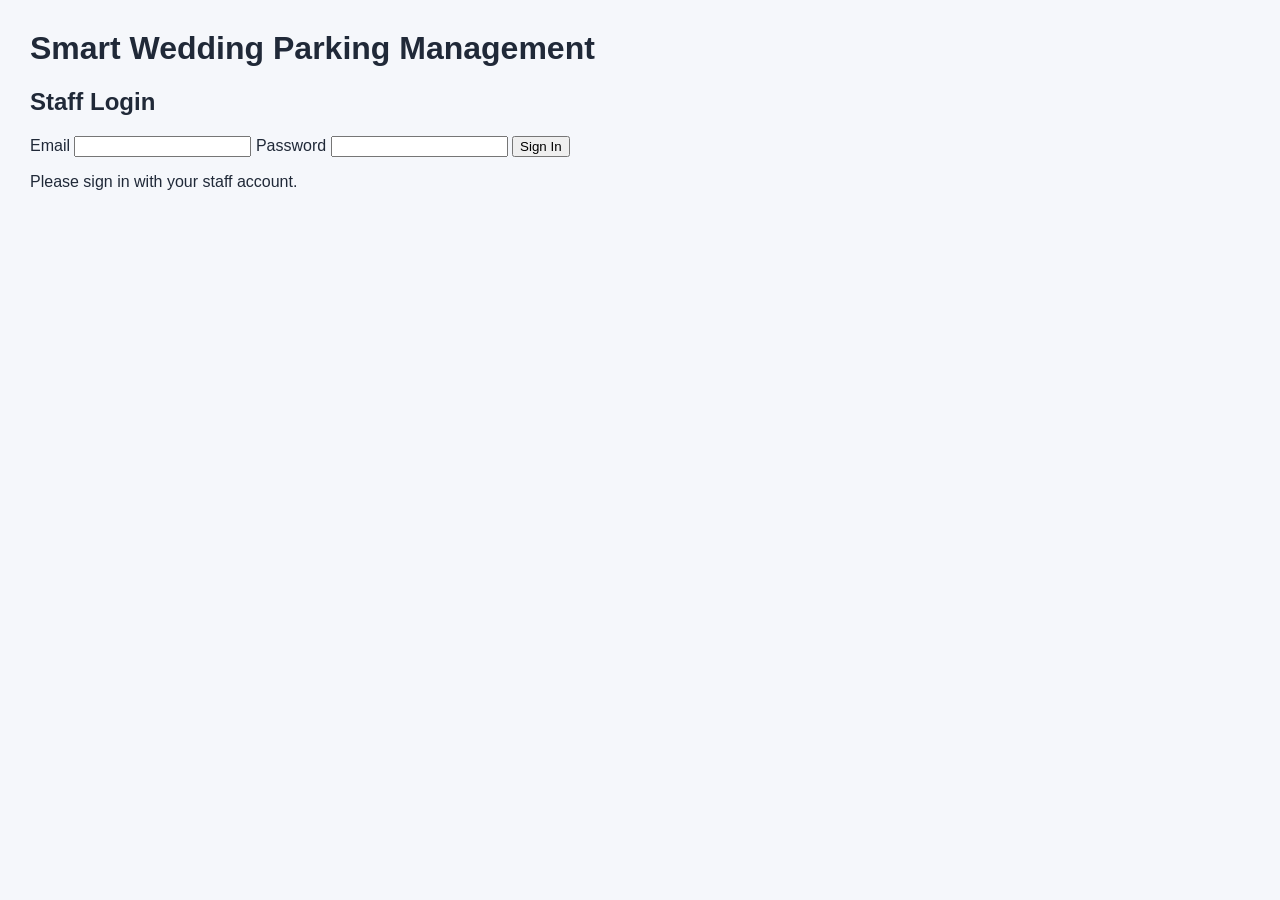
==== frontend/index.html @ 72b906ac "added frontend, functions in sql,more constraints" ====
<!DOCTYPE html>
<html lang="en">
<head>
    <meta charset="UTF-8">
    <meta name="viewport" content="width=device-width, initial-scale=1.0">
    <title>Smart Wedding Parking</title>
    <link rel="stylesheet" href="style.css">
</head>
<body>
    <h1>Smart Wedding Parking Management</h1>

    <section id="login-section">
        <h2>Staff Login</h2>

        <form id="login-form">
            <label for="email">Email</label>
            <input
                type="email"
                id="email"
                required
                autocomplete="username"
            >

            <label for="password">Password</label>
            <input
                type="password"
                id="password"
                required
                autocomplete="current-password"
            >

            <button type="submit">Sign In</button>
        </form>
    </section>

    <p id="status">Please sign in with your staff account.</p>

    
<section id="dashboard" hidden>
    <h2>Parking Dashboard</h2>
    <p id="slot-count"></p>

    <div class="legend">
        <span><i class="dot available"></i> Available</span>
        <span><i class="dot occupied"></i> Occupied</span>
        <span><i class="dot unavailable"></i> Unusable</span>
    </div>

    <div id="parking-grid" class="parking-grid"></div>
    
<hr>

<h2>Register Vehicle Entry</h2>
<p>Enter the guest's vehicle details to assign a parking slot.</p>

<form id="vehicle-entry-form">
    <label for="registration-number">Vehicle Registration Number</label>
    <input
        type="text"
        id="registration-number"
        placeholder="e.g. KA01AB1234"
        required
        maxlength="20"
    >

    <label for="vehicle-type">Vehicle Type</label>
    <select id="vehicle-type" required>
        <option value="">Select vehicle type</option>
        <option value="car">Car</option>
        <option value="suv">SUV</option>
        <option value="bike">Bike</option>
        <option value="van">Van</option>
        <option value="other">Other</option>
    </select>

    <label for="guest-name">Guest Name</label>
    <input
        type="text"
        id="guest-name"
        placeholder="Enter guest name"
    >

    <label for="guest-contact">Guest Contact (optional)</label>
    <input
        type="tel"
        id="guest-contact"
        placeholder="Enter contact number"
    >

    <button type="submit" id="register-vehicle-button">
        Register and Assign Slot
    </button>

    <p id="entry-status" role="status"></p>
</form>
    
<hr>

<h2>Register Vehicle Exit</h2>
<p>Enter the vehicle number to record its exit and free its parking slot.</p>

<form id="vehicle-exit-form">
    <label for="exit-registration-number">Vehicle Registration Number</label>
    <input
        type="text"
        id="exit-registration-number"
        placeholder="e.g. KA03MN5678"
        required
        maxlength="20"
    >

    <button type="submit" id="register-exit-button">
        Record Vehicle Exit
    </button>

    <p id="exit-status" role="status"></p>
</form>

    <button id="logout-button">Sign Out</button>
</section>

    <script type="module">
        import { supabase } from './app.js';

        const status = document.getElementById('status');
        const loginSection = document.getElementById('login-section');
        const dashboard = document.getElementById('dashboard');
        const loginForm = document.getElementById('login-form');

        async function showDashboard(user) {
            status.textContent = 'Checking staff profile...';

            const { data: profile, error: profileError } =
                await supabase
                    .from('profiles')
                    .select('full_name, role')
                    .eq('id', user.id)
                    .single();

            if (profileError || !profile) {
                status.textContent =
                    'Could not load staff profile. Please contact the administrator.';
                return;
            }

            loginSection.hidden = true;
            dashboard.hidden = false;

            status.textContent =
                `Welcome, ${profile.full_name} (${profile.role})!`;

            
const { data: slots, error: slotsError } = await supabase
    .from('parking_slots')
    .select('slot_id, slot_number, status')
    .order('slot_number');

if (slotsError) {
    document.getElementById('slot-count').textContent =
        'Could not load parking slots: ' + slotsError.message;
    return;
}

const { data: sessions, error: sessionsError } = await supabase
    .from('parking_sessions')
    .select('slot_id')
    .is('exit_time', null);

if (sessionsError) {
    document.getElementById('slot-count').textContent =
        'Could not load parking occupancy: ' + sessionsError.message;
    return;
}

const occupiedSlots = new Set(sessions.map(s => s.slot_id));

document.getElementById('slot-count').textContent =
    `Total parking slots: ${slots.length}`;

const grid = document.getElementById('parking-grid');
grid.replaceChildren();

slots.forEach(slot => {
    const button = document.createElement('div');

    const occupied = occupiedSlots.has(slot.slot_id);
    const state = slot.status === 'unavailable'
        ? 'unavailable'
        : occupied ? 'occupied' : 'available';

    button.className = `parking-slot ${state}`;
    button.textContent = `P${slot.slot_number}`;

    button.title = state.charAt(0).toUpperCase() + state.slice(1);
    grid.appendChild(button);
});

            document.getElementById('slot-count').textContent =
                `Total parking slots: ${slots.length}`;
        }

        loginForm.addEventListener('submit', async (event) => {
            event.preventDefault();
            status.textContent = 'Signing in...';

            const email = document.getElementById('email').value;
            const password = document.getElementById('password').value;

            const { data, error } = await supabase.auth.signInWithPassword({
                email,
                password
            });

            if (error) {
                status.textContent = 'Login failed: ' + error.message;
                return;
            }

            await showDashboard(data.user);
        });

        document.getElementById('logout-button')
            .addEventListener('click', async () => {
                await supabase.auth.signOut();
                dashboard.hidden = true;
                loginSection.hidden = false;
                loginForm.reset();
                status.textContent = 'You have signed out.';
            });
        
const entryForm = document.getElementById('vehicle-entry-form');

entryForm.addEventListener('submit', async (event) => {
    event.preventDefault();

    const status = document.getElementById('entry-status');
    const submitButton = document.getElementById('register-vehicle-button');

    const registrationNumber = document
        .getElementById('registration-number')
        .value.trim()
        .toUpperCase();

    const vehicleType = document.getElementById('vehicle-type').value;
    const guestName = document.getElementById('guest-name').value.trim();
    const guestContact = document.getElementById('guest-contact').value.trim();

    submitButton.disabled = true;
    status.textContent = 'Registering vehicle...';

    try {
        // 1. Register the vehicle
    
const { data: existingVehicle, error: searchError } = await supabase
    .from('vehicles')
    .select('vehicle_id')
    .eq('registration_number', registrationNumber)
    .maybeSingle();

if (searchError) throw searchError;

let vehicleId;

if (existingVehicle) {
    vehicleId = existingVehicle.vehicle_id;
} else {
    const { data: newVehicle, error: insertError } = await supabase
        .from('vehicles')
        .insert({
            registration_number: registrationNumber,
            vehicle_type: vehicleType,
            guest_name: guestName || null,
            guest_contact: guestContact || null
        })
        .select('vehicle_id')
        .single();

    if (insertError) throw insertError;

    vehicleId = newVehicle.vehicle_id;
}


        // 2. Request a parking slot for the active test event (ID 1)
      const { data: result, error: entryError } = await supabase.rpc(
    'register_vehicle_entry',
    { p_event_id: 1, p_vehicle_id: vehicleId }
);

if (entryError) throw entryError;

        const assigned = result[0];

        status.textContent =
            `Success! Vehicle registered. Assigned slot: P${assigned.assigned_slot_number}`;

        entryForm.reset();

        // Refresh the parking grid
        const { data: slots } = await supabase
            .from('parking_slots')
            .select('slot_id, slot_number, status')
            .order('slot_number');

        const { data: sessions } = await supabase
            .from('parking_sessions')
            .select('slot_id')
            .is('exit_time', null);

        if (slots && sessions) {
            const occupiedSlots = new Set(sessions.map(s => s.slot_id));
            const grid = document.getElementById('parking-grid');
            grid.replaceChildren();

            slots.forEach(slot => {
                const tile = document.createElement('div');
                const state = slot.status === 'unavailable'
                    ? 'unavailable'
                    : occupiedSlots.has(slot.slot_id)
                        ? 'occupied'
                        : 'available';

                tile.className = `parking-slot ${state}`;
                tile.textContent = `P${slot.slot_number}`;
                tile.title = state;
                grid.appendChild(tile);
            });
        }
    } catch (error) {
        status.textContent = 'Entry failed: ' + error.message;
    } finally {
        submitButton.disabled = false;
    }
});
    
const exitForm = document.getElementById('vehicle-exit-form');

exitForm.addEventListener('submit', async (event) => {
    event.preventDefault();

    const exitStatus = document.getElementById('exit-status');
    const exitButton = document.getElementById('register-exit-button');

    const registrationNumber = document
        .getElementById('exit-registration-number')
        .value.trim().toUpperCase();

    exitButton.disabled = true;
    exitStatus.textContent = 'Recording vehicle exit...';

    try {
        const { data, error } = await supabase.rpc(
            'register_vehicle_exit',
            {
                p_registration_number: registrationNumber
            }
        );

        if (error) throw error;

        const result = data[0];

        exitStatus.textContent =
            `Success! Vehicle exited. Slot P${result.freed_slot_number} is now free.`;

        exitForm.reset();

        // Refresh the dashboard to show the freed slot
        const { data: slots, error: slotsError } = await supabase
            .from('parking_slots')
            .select('slot_id, slot_number, status')
            .order('slot_number');

        if (slotsError) throw slotsError;

        const { data: sessions, error: sessionsError } = await supabase
            .from('parking_sessions')
            .select('slot_id')
            .is('exit_time', null);

        if (sessionsError) throw sessionsError;

        const occupiedSlots = new Set(sessions.map(s => s.slot_id));
        const grid = document.getElementById('parking-grid');

        grid.replaceChildren();

        slots.forEach(slot => {
            const tile = document.createElement('div');

            const state = slot.status === 'unavailable'
                ? 'unavailable'
                : occupiedSlots.has(slot.slot_id)
                    ? 'occupied'
                    : 'available';

            tile.className = `parking-slot ${state}`;
            tile.textContent = `P${slot.slot_number}`;
            tile.title = state;

            grid.appendChild(tile);
        });

    } catch (error) {
        exitStatus.textContent = 'Exit failed: ' + error.message;
    } finally {
        exitButton.disabled = false;
    }
});

    </script>
</body>
</html>
---- frontend/style.css ----
body {
    font-family: Arial, sans-serif;
    margin: 30px;
    background: #f5f7fb;
    color: #202938;
}

.parking-grid {
    display: grid;
    grid-template-columns: repeat(5, minmax(60px, 1fr));
    gap: 12px;
    max-width: 700px;
    margin: 24px 0;
}

.parking-slot {
    padding: 18px 8px;
    text-align: center;
    border-radius: 10px;
    border: 1px solid #d1d5db;
    font-weight: bold;
}

.available {
    background: #dcfce7;
    color: #166534;
}

.occupied {
    background: #fee2e2;
    color: #991b1b;
}

.unavailable {
    background: #e5e7eb;
    color: #4b5563;
}

.legend {
    display: flex;
    flex-wrap: wrap;
    gap: 18px;
    margin-top: 20px;
}

.legend span {
    display: flex;
    align-items: center;
    gap: 7px;
}

.dot {
    display: inline-block;
    width: 12px;
    height: 12px;
    border-radius: 50%;
}

button {
    cursor: pointer;
}

@media (max-width: 500px) {
    body {
        margin: 16px;
    }

    .parking-grid {
        grid-template-columns: repeat(3, minmax(55px, 1fr));
        gap: 8px;
    }
}
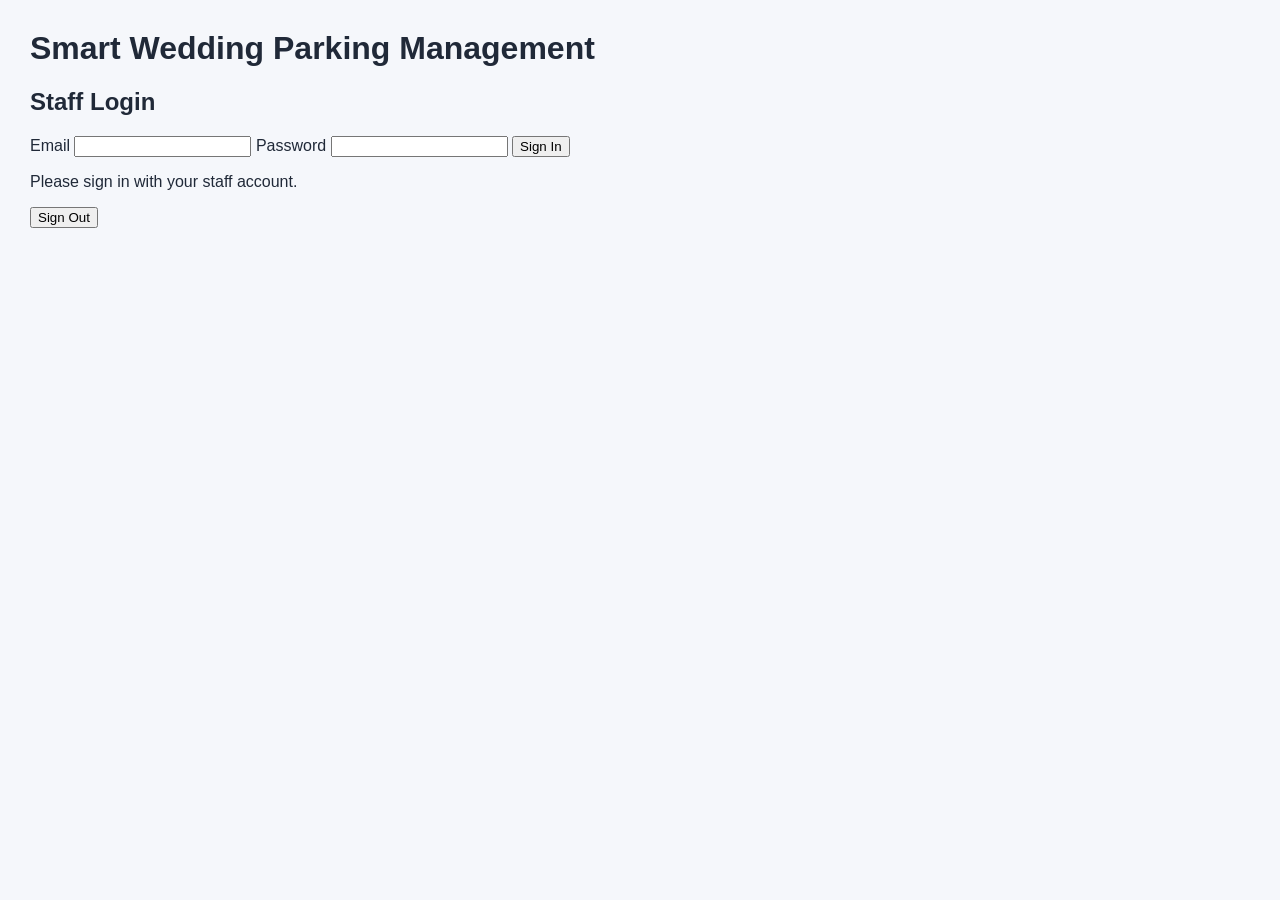
==== commit 2a0cb054: "frontend updated" ====
--- a/frontend/index.html
+++ b/frontend/index.html
@@ -38,7 +38,11 @@
 
     
 <section id="dashboard" hidden>
-    <h2>Parking Dashboard</h2>
+
+    <div id="sidebar-container" hidden></div>
+
+    <div class="dashboard-content">    
+        <h2>Parking Dashboard</h2>
     <p id="slot-count"></p>
 
     <div class="legend">
@@ -52,18 +56,26 @@
 <hr>
 
 <h2>Register Vehicle Entry</h2>
+
+<label for="event-select">Select Wedding Event</label>
+<select id="event-select" required>
+    <option value="">Loading events...</option>
+</select>
+
 <p>Enter the guest's vehicle details to assign a parking slot.</p>
 
 <form id="vehicle-entry-form">
     <label for="registration-number">Vehicle Registration Number</label>
-    <input
-        type="text"
-        id="registration-number"
-        placeholder="e.g. KA01AB1234"
-        required
-        maxlength="20"
-    >
-
+  <input
+    type="text"
+    id="registration-number"
+    placeholder="e.g. KA01AB1234"
+    required
+    pattern="[A-Za-z0-9]{10}"
+    minlength="10"
+    maxlength="10"
+    title="Enter exactly 10 letters or digits"
+>
     <label for="vehicle-type">Vehicle Type</label>
     <select id="vehicle-type" required>
         <option value="">Select vehicle type</option>
@@ -83,10 +95,14 @@
 
     <label for="guest-contact">Guest Contact (optional)</label>
     <input
-        type="tel"
-        id="guest-contact"
-        placeholder="Enter contact number"
-    >
+    type="tel"
+    id="guest-contact"
+    placeholder="Enter 10-digit contact number"
+    required
+    pattern="[0-9]{10}"
+    minlength="10"
+    maxlength="10"
+>
 
     <button type="submit" id="register-vehicle-button">
         Register and Assign Slot
@@ -117,6 +133,50 @@
     <p id="exit-status" role="status"></p>
 </form>
 
+
+<hr>
+
+<section id="parking-history">
+    <h2>Parking History</h2>
+
+    <label for="history-event-select">
+        Select Wedding Event
+    </label>
+
+    <select id="history-event-select">
+        <option value="">Select a wedding event</option>
+    </select>
+
+    <button type="button" id="load-history-btn">
+        Load History
+    </button>
+
+    <p id="history-status"></p>
+
+    <div class="history-table-container">
+        <table id="history-table">
+            <thead>
+                <tr>
+                    <th>Vehicle Number</th>
+                    <th>Slot</th>
+                    <th>Entry Time</th>
+                    <th>Exit Time</th>
+                    <th>Status</th>
+                </tr>
+            </thead>
+
+            <tbody id="history-body">
+                <tr>
+                    <td colspan="5">
+                        Select an event and click Load History.
+                    </td>
+                </tr>
+            </tbody>
+        </table>
+    </div>
+</div>
+</section>
+
     <button id="logout-button">Sign Out</button>
 </section>
 
@@ -127,6 +187,94 @@
         const loginSection = document.getElementById('login-section');
         const dashboard = document.getElementById('dashboard');
         const loginForm = document.getElementById('login-form');
+        
+async function refreshParkingGrid() {
+    const slotCount = document.getElementById('slot-count');
+    const grid = document.getElementById('parking-grid');
+
+    // 1. Fetch all parking slots
+    const { data: slots, error: slotsError } = await supabase
+        .from('parking_slots')
+        .select('slot_id, slot_number, status')
+        .order('slot_number');
+
+    if (slotsError) throw slotsError;
+
+    // 2. Fetch active parking sessions and their vehicle registrations
+    const { data: sessions, error: sessionsError } = await supabase
+        .from('parking_sessions')
+        .select('slot_id, vehicles(registration_number)')
+        .is('exit_time', null);
+
+    if (sessionsError) throw sessionsError;
+
+    // 3. Match each occupied slot with its vehicle registration
+    const vehicleBySlot = new Map();
+
+    sessions.forEach(session => {
+        const vehicle = session.vehicles;
+
+        vehicleBySlot.set(
+            session.slot_id,
+            vehicle?.registration_number || 'Registration unavailable'
+        );
+    });
+
+    // 4. Update the dashboard counts
+    const occupiedSlots = new Set(
+        sessions.map(session => session.slot_id)
+    );
+
+    const availableCount = slots.filter(
+        slot =>
+            slot.status !== 'unavailable' &&
+            !occupiedSlots.has(slot.slot_id)
+    ).length;
+
+    slotCount.textContent =
+        `Total parking slots: ${slots.length} | ` +
+        `Occupied: ${slots.filter(slot => occupiedSlots.has(slot.slot_id)).length} | ` +
+        `Available: ${availableCount}`;
+
+    // 5. Render the parking grid
+    grid.replaceChildren();
+
+    slots.forEach(slot => {
+        const tile = document.createElement('div');
+
+        const occupied = occupiedSlots.has(slot.slot_id);
+
+        const state = slot.status === 'unavailable'
+            ? 'unavailable'
+            : occupied
+                ? 'occupied'
+                : 'available';
+
+        tile.className = `parking-slot ${state}`;
+
+        const number = document.createElement('div');
+        number.className = 'slot-number';
+        number.textContent = `P${slot.slot_number}`;
+
+        const registration = document.createElement('div');
+        registration.className = 'slot-registration';
+        registration.textContent = occupied
+            ? vehicleBySlot.get(slot.slot_id) || 'Registration unavailable'
+            : 'No vehicle';
+
+        const statusLabel = document.createElement('div');
+        statusLabel.className = 'slot-status';
+        statusLabel.textContent =
+            state.charAt(0).toUpperCase() + state.slice(1);
+
+        tile.append(number, registration, statusLabel);
+        tile.title = occupied
+            ? `P${slot.slot_number} - ${vehicleBySlot.get(slot.slot_id) || 'Registration unavailable'}`
+            : `P${slot.slot_number} - ${state}`;
+
+        grid.appendChild(tile);
+    });
+}
 
         async function showDashboard(user) {
             status.textContent = 'Checking staff profile...';
@@ -144,11 +292,60 @@
                 return;
             }
 
-            loginSection.hidden = true;
-            dashboard.hidden = false;
+           loginSection.hidden = true;
+dashboard.hidden = false;
+
+const sidebarContainer = document.getElementById('sidebar-container');
+
+if (sidebarContainer) {
+    sidebarContainer.hidden = false;
+}
 
             status.textContent =
                 `Welcome, ${profile.full_name} (${profile.role})!`;
+                loadHistoryEvents();
+                
+const eventSelect = document.getElementById('event-select');
+
+eventSelect.replaceChildren();
+
+const loadingOption = document.createElement('option');
+loadingOption.value = '';
+loadingOption.textContent = 'Loading events...';
+eventSelect.appendChild(loadingOption);
+
+const { data: events, error: eventsError } = await supabase
+    .from('wedding_events')
+    .select('event_id, event_name, event_date, status')
+    .order('event_date');
+
+eventSelect.replaceChildren();
+
+if (eventsError) {
+    const option = document.createElement('option');
+    option.value = '';
+    option.textContent = 'Could not load events';
+    eventSelect.appendChild(option);
+
+    document.getElementById('entry-status').textContent =
+        'Could not load wedding events: ' + eventsError.message;
+} else {
+    const defaultOption = document.createElement('option');
+    defaultOption.value = '';
+    defaultOption.textContent = 'Select a wedding event';
+    eventSelect.appendChild(defaultOption);
+
+    events
+        .filter(event => event.status === 'active' || event.status === 'planned')        .forEach(event => {
+            const option = document.createElement('option');
+            option.value = event.event_id;
+            option.textContent =
+                `${event.event_name} (${event.event_date})`;
+
+            eventSelect.appendChild(option);
+        });
+}
+
 
             
 const { data: slots, error: slotsError } = await supabase
@@ -162,17 +359,12 @@
     return;
 }
 
-const { data: sessions, error: sessionsError } = await supabase
-    .from('parking_sessions')
-    .select('slot_id')
-    .is('exit_time', null);
-
-if (sessionsError) {
+try {
+    await refreshParkingGrid();
+} catch (error) {
     document.getElementById('slot-count').textContent =
-        'Could not load parking occupancy: ' + sessionsError.message;
-    return;
-}
-
+        'Could not load parking grid: ' + error.message;
+}
 const occupiedSlots = new Set(sessions.map(s => s.slot_id));
 
 document.getElementById('slot-count').textContent =
@@ -199,6 +391,103 @@
             document.getElementById('slot-count').textContent =
                 `Total parking slots: ${slots.length}`;
         }
+        
+async function loadHistoryEvents() {
+    const select = document.getElementById('history-event-select');
+
+    const { data: events, error } = await supabase
+        .from('wedding_events')
+        .select('event_id, event_name, event_date')
+        .order('event_date');
+
+    if (error) {
+        document.getElementById('history-status').textContent =
+            'Could not load events: ' + error.message;
+        return;
+    }
+
+    select.replaceChildren();
+
+    const defaultOption = document.createElement('option');
+    defaultOption.value = '';
+    defaultOption.textContent = 'Select a wedding event';
+    select.appendChild(defaultOption);
+
+    events.forEach(event => {
+        const option = document.createElement('option');
+        option.value = event.event_id;
+        option.textContent =
+            `${event.event_name} (${event.event_date})`;
+        select.appendChild(option);
+    });
+}
+
+async function loadParkingHistory() {
+    const eventId =
+        document.getElementById('history-event-select').value;
+
+    const status = document.getElementById('history-status');
+    const tbody = document.getElementById('history-body');
+
+    if (!eventId) {
+        status.textContent = 'Please select a wedding event.';
+        return;
+    }
+
+    status.textContent = 'Loading parking history...';
+    tbody.replaceChildren();
+
+    const { data: sessions, error } = await supabase
+        .from('parking_sessions')
+        .select(`
+            entry_time,
+            exit_time,
+            vehicles(registration_number),
+            parking_slots(slot_number)
+        `)
+        .eq('event_id', Number(eventId))
+        .order('entry_time', { ascending: false });
+
+    if (error) {
+        status.textContent =
+            'Could not load history: ' + error.message;
+        return;
+    }
+
+    if (!sessions || sessions.length === 0) {
+        status.textContent = 'No parking records for this event yet.';
+        return;
+    }
+
+    sessions.forEach(session => {
+        const row = document.createElement('tr');
+
+        const values = [
+            session.vehicles?.registration_number ?? 'Unknown',
+            session.parking_slots?.slot_number ?? 'Unknown',
+            session.entry_time
+                ? new Date(session.entry_time).toLocaleString()
+                : '-',
+            session.exit_time
+                ? new Date(session.exit_time).toLocaleString()
+                : 'Not exited',
+            session.exit_time ? 'Exited' : 'Currently Parked'
+        ];
+
+        values.forEach(value => {
+            const cell = document.createElement('td');
+            cell.textContent = value;
+            row.appendChild(cell);
+        });
+
+        tbody.appendChild(row);
+    });
+
+    status.textContent = `Found ${sessions.length} parking record(s).`;
+}
+
+document.getElementById('load-history-btn')
+    .addEventListener('click', loadParkingHistory);
 
         loginForm.addEventListener('submit', async (event) => {
             event.preventDefault();
@@ -243,6 +532,12 @@
         .toUpperCase();
 
     const vehicleType = document.getElementById('vehicle-type').value;
+    const eventId = document.getElementById('event-select').value;
+
+if (!eventId) {
+    status.textContent = 'Please select a wedding event.';
+    return;
+}
     const guestName = document.getElementById('guest-name').value.trim();
     const guestContact = document.getElementById('guest-contact').value.trim();
 
@@ -285,7 +580,10 @@
         // 2. Request a parking slot for the active test event (ID 1)
       const { data: result, error: entryError } = await supabase.rpc(
     'register_vehicle_entry',
-    { p_event_id: 1, p_vehicle_id: vehicleId }
+    {
+        p_event_id: Number(eventId),
+        p_vehicle_id: vehicleId
+    }
 );
 
 if (entryError) throw entryError;
@@ -298,35 +596,7 @@
         entryForm.reset();
 
         // Refresh the parking grid
-        const { data: slots } = await supabase
-            .from('parking_slots')
-            .select('slot_id, slot_number, status')
-            .order('slot_number');
-
-        const { data: sessions } = await supabase
-            .from('parking_sessions')
-            .select('slot_id')
-            .is('exit_time', null);
-
-        if (slots && sessions) {
-            const occupiedSlots = new Set(sessions.map(s => s.slot_id));
-            const grid = document.getElementById('parking-grid');
-            grid.replaceChildren();
-
-            slots.forEach(slot => {
-                const tile = document.createElement('div');
-                const state = slot.status === 'unavailable'
-                    ? 'unavailable'
-                    : occupiedSlots.has(slot.slot_id)
-                        ? 'occupied'
-                        : 'available';
-
-                tile.className = `parking-slot ${state}`;
-                tile.textContent = `P${slot.slot_number}`;
-                tile.title = state;
-                grid.appendChild(tile);
-            });
-        }
+        await refreshParkingGrid();
     } catch (error) {
         status.textContent = 'Entry failed: ' + error.message;
     } finally {
@@ -366,41 +636,7 @@
 
         exitForm.reset();
 
-        // Refresh the dashboard to show the freed slot
-        const { data: slots, error: slotsError } = await supabase
-            .from('parking_slots')
-            .select('slot_id, slot_number, status')
-            .order('slot_number');
-
-        if (slotsError) throw slotsError;
-
-        const { data: sessions, error: sessionsError } = await supabase
-            .from('parking_sessions')
-            .select('slot_id')
-            .is('exit_time', null);
-
-        if (sessionsError) throw sessionsError;
-
-        const occupiedSlots = new Set(sessions.map(s => s.slot_id));
-        const grid = document.getElementById('parking-grid');
-
-        grid.replaceChildren();
-
-        slots.forEach(slot => {
-            const tile = document.createElement('div');
-
-            const state = slot.status === 'unavailable'
-                ? 'unavailable'
-                : occupiedSlots.has(slot.slot_id)
-                    ? 'occupied'
-                    : 'available';
-
-            tile.className = `parking-slot ${state}`;
-            tile.textContent = `P${slot.slot_number}`;
-            tile.title = state;
-
-            grid.appendChild(tile);
-        });
+       await refreshParkingGrid();
 
     } catch (error) {
         exitStatus.textContent = 'Exit failed: ' + error.message;
@@ -410,5 +646,7 @@
 });
 
     </script>
+        <script src="/sidebar.js"></script>
+
 </body>
 </html>
--- a/frontend/style.css
+++ b/frontend/style.css
@@ -71,3 +71,252 @@
         gap: 8px;
     }
 }
+
+.parking-slot {
+    display: flex;
+    flex-direction: column;
+    align-items: center;
+    justify-content: center;
+    gap: 6px;
+    padding: 12px 8px;
+    min-width: 0;
+    overflow-wrap: anywhere;
+    text-align: center;
+}
+
+.slot-number {
+    font-size: 1.2rem;
+    font-weight: bold;
+}
+
+.slot-registration {
+    font-size: 0.85rem;
+    font-weight: 600;
+}
+
+.slot-status {
+    font-size: 0.8rem;
+    text-transform: capitalize;
+}
+
+/* Parking History Section */
+#parking-history {
+    margin-top: 30px;
+    padding: 24px;
+    background: #ffffff;
+    border: 1px solid #e2e8f0;
+    border-radius: 12px;
+    box-shadow: 0 4px 12px rgba(0, 0, 0, 0.06);
+}
+
+#parking-history h2 {
+    margin-top: 0;
+    margin-bottom: 20px;
+    color: #1e293b;
+}
+
+/* History controls */
+#history-event-select {
+    padding: 10px 12px;
+    margin: 8px 10px 16px 0;
+    border: 1px solid #cbd5e1;
+    border-radius: 6px;
+    min-width: 220px;
+    font-size: 14px;
+}
+
+#load-history-btn {
+    padding: 10px 18px;
+    background: #2563eb;
+    color: white;
+    border: none;
+    border-radius: 6px;
+    cursor: pointer;
+    font-weight: 600;
+}
+
+#load-history-btn:hover {
+    background: #1d4ed8;
+}
+
+#history-status {
+    margin: 10px 0 16px;
+    color: #475569;
+    font-size: 14px;
+}
+
+/* Table container */
+.history-table-container {
+    width: 100%;
+    overflow-x: auto;
+    border: 1px solid #e2e8f0;
+    border-radius: 8px;
+}
+
+#history-table {
+    width: 100%;
+    border-collapse: collapse;
+    text-align: left;
+    font-size: 14px;
+    min-width: 700px;
+}
+
+#history-table thead {
+    background: #1e293b;
+    color: white;
+}
+
+#history-table th {
+    padding: 14px 16px;
+    font-weight: 600;
+    white-space: nowrap;
+}
+
+#history-table td {
+    padding: 13px 16px;
+    border-bottom: 1px solid #e2e8f0;
+    color: #334155;
+    white-space: nowrap;
+}
+
+#history-table tbody tr:nth-child(even) {
+    background: #f8fafc;
+}
+
+#history-table tbody tr:hover {
+    background: #eff6ff;
+}
+
+#history-table tbody tr:last-child td {
+    border-bottom: none;
+}
+
+/* ===== SHARED DASHBOARD SIDEBAR ===== */
+
+:root {
+    --sidebar-width: 250px;
+    --sidebar-bg: #172554;
+    --sidebar-text: #dbeafe;
+    --sidebar-active: #2563eb;
+}
+
+.sidebar {
+    position: fixed;
+    top: 0;
+    left: 0;
+    width: var(--sidebar-width);
+    height: 100vh;
+    background: var(--sidebar-bg);
+    color: white;
+    display: flex;
+    flex-direction: column;
+    z-index: 1000;
+    box-sizing: border-box;
+}
+
+.sidebar-brand {
+    display: flex;
+    align-items: center;
+    gap: 12px;
+    padding: 25px 18px;
+    border-bottom: 1px solid #334155;
+}
+
+.brand-icon {
+    font-size: 30px;
+}
+
+.sidebar-brand h2 {
+    margin: 0;
+    font-size: 18px;
+    color: white;
+}
+
+.sidebar-brand p {
+    margin: 5px 0 0;
+    font-size: 9px;
+    letter-spacing: 1px;
+    color: var(--sidebar-text);
+}
+
+.sidebar-nav {
+    display: flex;
+    flex-direction: column;
+    gap: 8px;
+    padding: 22px 12px;
+}
+
+.sidebar-nav a {
+    display: flex;
+    align-items: center;
+    gap: 12px;
+    padding: 13px 14px;
+    border-radius: 8px;
+    color: var(--sidebar-text);
+    text-decoration: none;
+    font-size: 14px;
+    transition: background 0.2s;
+}
+
+.sidebar-nav a span {
+    width: 22px;
+    text-align: center;
+    font-size: 19px;
+}
+
+.sidebar-nav a:hover {
+    background: #263b70;
+    color: white;
+}
+
+.sidebar-nav a.active {
+    background: var(--sidebar-active);
+    color: white;
+}
+
+.sidebar-footer {
+    margin-top: auto;
+    padding: 20px;
+    border-top: 1px solid #334155;
+}
+
+.sidebar-footer p {
+    margin: 0 0 5px;
+    font-size: 12px;
+}
+
+.sidebar-footer small {
+    color: #bfdbfe;
+}
+
+/* Main content sits beside the sidebar */
+.dashboard-content {
+    margin-left: var(--sidebar-width);
+    padding: 30px;
+    min-height: 100vh;
+    box-sizing: border-box;
+}
+
+/* Smaller screens */
+@media (max-width: 768px) {
+    :root {
+        --sidebar-width: 200px;
+    }
+
+    .sidebar-brand {
+        padding: 20px 12px;
+    }
+
+    .sidebar-nav {
+        padding: 16px 8px;
+    }
+
+    .sidebar-nav a {
+        padding: 12px 8px;
+        font-size: 12px;
+    }
+
+    .dashboard-content {
+        padding: 18px;
+    }
+}
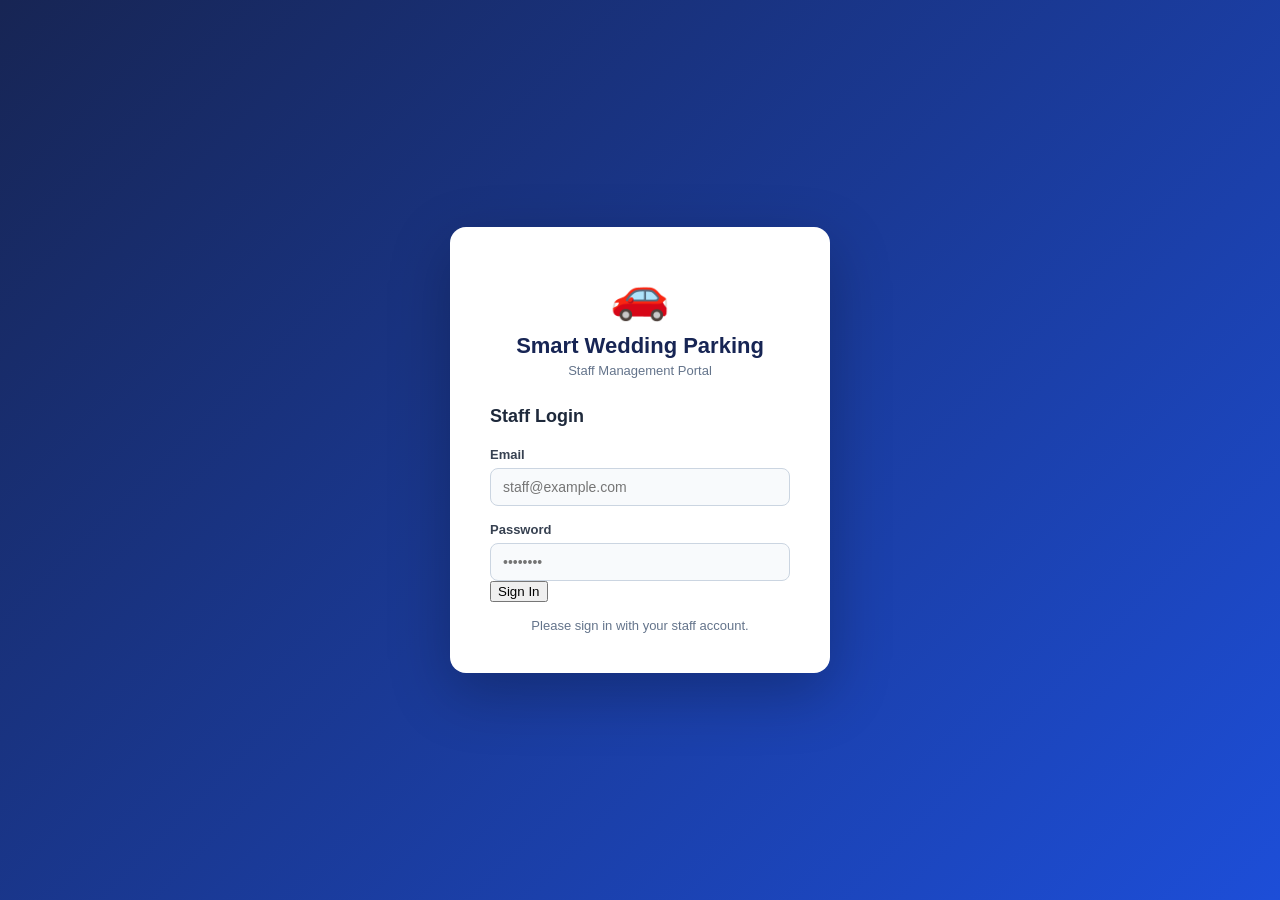
==== commit 1cf5dfd6: "feat: separate pages — dashboard, entry-exit, history, events with auth guards and updated sidebar" ====
--- a/frontend/index.html
+++ b/frontend/index.html
@@ -1,652 +1,100 @@
-
 <!DOCTYPE html>
 <html lang="en">
 <head>
     <meta charset="UTF-8">
     <meta name="viewport" content="width=device-width, initial-scale=1.0">
-    <title>Smart Wedding Parking</title>
+    <title>Login | Smart Wedding Parking</title>
     <link rel="stylesheet" href="style.css">
 </head>
-<body>
-    <h1>Smart Wedding Parking Management</h1>
+<body class="login-page">
 
-    <section id="login-section">
-        <h2>Staff Login</h2>
+    <div class="login-wrapper">
+        <div class="login-card">
+            <div class="login-header">
+                <span class="login-icon">🚗</span>
+                <h1>Smart Wedding Parking</h1>
+                <p>Staff Management Portal</p>
+            </div>
 
-        <form id="login-form">
-            <label for="email">Email</label>
-            <input
-                type="email"
-                id="email"
-                required
-                autocomplete="username"
-            >
+            <section id="login-section">
+                <h2>Staff Login</h2>
+                <form id="login-form">
+                    <label for="email">Email</label>
+                    <input
+                        type="email"
+                        id="email"
+                        placeholder="staff@example.com"
+                        required
+                        autocomplete="username"
+                    >
 
-            <label for="password">Password</label>
-            <input
-                type="password"
-                id="password"
-                required
-                autocomplete="current-password"
-            >
+                    <label for="password">Password</label>
+                    <input
+                        type="password"
+                        id="password"
+                        placeholder="••••••••"
+                        required
+                        autocomplete="current-password"
+                    >
 
-            <button type="submit">Sign In</button>
-        </form>
-    </section>
+                    <button type="submit" id="login-btn">Sign In</button>
+                </form>
+            </section>
 
-    <p id="status">Please sign in with your staff account.</p>
-
-    
-<section id="dashboard" hidden>
-
-    <div id="sidebar-container" hidden></div>
-
-    <div class="dashboard-content">    
-        <h2>Parking Dashboard</h2>
-    <p id="slot-count"></p>
-
-    <div class="legend">
-        <span><i class="dot available"></i> Available</span>
-        <span><i class="dot occupied"></i> Occupied</span>
-        <span><i class="dot unavailable"></i> Unusable</span>
+            <p id="status" class="status-msg">Please sign in with your staff account.</p>
+        </div>
     </div>
-
-    <div id="parking-grid" class="parking-grid"></div>
-    
-<hr>
-
-<h2>Register Vehicle Entry</h2>
-
-<label for="event-select">Select Wedding Event</label>
-<select id="event-select" required>
-    <option value="">Loading events...</option>
-</select>
-
-<p>Enter the guest's vehicle details to assign a parking slot.</p>
-
-<form id="vehicle-entry-form">
-    <label for="registration-number">Vehicle Registration Number</label>
-  <input
-    type="text"
-    id="registration-number"
-    placeholder="e.g. KA01AB1234"
-    required
-    pattern="[A-Za-z0-9]{10}"
-    minlength="10"
-    maxlength="10"
-    title="Enter exactly 10 letters or digits"
->
-    <label for="vehicle-type">Vehicle Type</label>
-    <select id="vehicle-type" required>
-        <option value="">Select vehicle type</option>
-        <option value="car">Car</option>
-        <option value="suv">SUV</option>
-        <option value="bike">Bike</option>
-        <option value="van">Van</option>
-        <option value="other">Other</option>
-    </select>
-
-    <label for="guest-name">Guest Name</label>
-    <input
-        type="text"
-        id="guest-name"
-        placeholder="Enter guest name"
-    >
-
-    <label for="guest-contact">Guest Contact (optional)</label>
-    <input
-    type="tel"
-    id="guest-contact"
-    placeholder="Enter 10-digit contact number"
-    required
-    pattern="[0-9]{10}"
-    minlength="10"
-    maxlength="10"
->
-
-    <button type="submit" id="register-vehicle-button">
-        Register and Assign Slot
-    </button>
-
-    <p id="entry-status" role="status"></p>
-</form>
-    
-<hr>
-
-<h2>Register Vehicle Exit</h2>
-<p>Enter the vehicle number to record its exit and free its parking slot.</p>
-
-<form id="vehicle-exit-form">
-    <label for="exit-registration-number">Vehicle Registration Number</label>
-    <input
-        type="text"
-        id="exit-registration-number"
-        placeholder="e.g. KA03MN5678"
-        required
-        maxlength="20"
-    >
-
-    <button type="submit" id="register-exit-button">
-        Record Vehicle Exit
-    </button>
-
-    <p id="exit-status" role="status"></p>
-</form>
-
-
-<hr>
-
-<section id="parking-history">
-    <h2>Parking History</h2>
-
-    <label for="history-event-select">
-        Select Wedding Event
-    </label>
-
-    <select id="history-event-select">
-        <option value="">Select a wedding event</option>
-    </select>
-
-    <button type="button" id="load-history-btn">
-        Load History
-    </button>
-
-    <p id="history-status"></p>
-
-    <div class="history-table-container">
-        <table id="history-table">
-            <thead>
-                <tr>
-                    <th>Vehicle Number</th>
-                    <th>Slot</th>
-                    <th>Entry Time</th>
-                    <th>Exit Time</th>
-                    <th>Status</th>
-                </tr>
-            </thead>
-
-            <tbody id="history-body">
-                <tr>
-                    <td colspan="5">
-                        Select an event and click Load History.
-                    </td>
-                </tr>
-            </tbody>
-        </table>
-    </div>
-</div>
-</section>
-
-    <button id="logout-button">Sign Out</button>
-</section>
 
     <script type="module">
         import { supabase } from './app.js';
 
         const status = document.getElementById('status');
-        const loginSection = document.getElementById('login-section');
-        const dashboard = document.getElementById('dashboard');
         const loginForm = document.getElementById('login-form');
-        
-async function refreshParkingGrid() {
-    const slotCount = document.getElementById('slot-count');
-    const grid = document.getElementById('parking-grid');
+        const loginBtn = document.getElementById('login-btn');
 
-    // 1. Fetch all parking slots
-    const { data: slots, error: slotsError } = await supabase
-        .from('parking_slots')
-        .select('slot_id, slot_number, status')
-        .order('slot_number');
+        // If already logged in, redirect to dashboard
+        const { data: { session } } = await supabase.auth.getSession();
+        if (session) {
+            window.location.href = 'dashboard.html';
+        }
 
-    if (slotsError) throw slotsError;
-
-    // 2. Fetch active parking sessions and their vehicle registrations
-    const { data: sessions, error: sessionsError } = await supabase
-        .from('parking_sessions')
-        .select('slot_id, vehicles(registration_number)')
-        .is('exit_time', null);
-
-    if (sessionsError) throw sessionsError;
-
-    // 3. Match each occupied slot with its vehicle registration
-    const vehicleBySlot = new Map();
-
-    sessions.forEach(session => {
-        const vehicle = session.vehicles;
-
-        vehicleBySlot.set(
-            session.slot_id,
-            vehicle?.registration_number || 'Registration unavailable'
-        );
-    });
-
-    // 4. Update the dashboard counts
-    const occupiedSlots = new Set(
-        sessions.map(session => session.slot_id)
-    );
-
-    const availableCount = slots.filter(
-        slot =>
-            slot.status !== 'unavailable' &&
-            !occupiedSlots.has(slot.slot_id)
-    ).length;
-
-    slotCount.textContent =
-        `Total parking slots: ${slots.length} | ` +
-        `Occupied: ${slots.filter(slot => occupiedSlots.has(slot.slot_id)).length} | ` +
-        `Available: ${availableCount}`;
-
-    // 5. Render the parking grid
-    grid.replaceChildren();
-
-    slots.forEach(slot => {
-        const tile = document.createElement('div');
-
-        const occupied = occupiedSlots.has(slot.slot_id);
-
-        const state = slot.status === 'unavailable'
-            ? 'unavailable'
-            : occupied
-                ? 'occupied'
-                : 'available';
-
-        tile.className = `parking-slot ${state}`;
-
-        const number = document.createElement('div');
-        number.className = 'slot-number';
-        number.textContent = `P${slot.slot_number}`;
-
-        const registration = document.createElement('div');
-        registration.className = 'slot-registration';
-        registration.textContent = occupied
-            ? vehicleBySlot.get(slot.slot_id) || 'Registration unavailable'
-            : 'No vehicle';
-
-        const statusLabel = document.createElement('div');
-        statusLabel.className = 'slot-status';
-        statusLabel.textContent =
-            state.charAt(0).toUpperCase() + state.slice(1);
-
-        tile.append(number, registration, statusLabel);
-        tile.title = occupied
-            ? `P${slot.slot_number} - ${vehicleBySlot.get(slot.slot_id) || 'Registration unavailable'}`
-            : `P${slot.slot_number} - ${state}`;
-
-        grid.appendChild(tile);
-    });
-}
-
-        async function showDashboard(user) {
-            status.textContent = 'Checking staff profile...';
-
-            const { data: profile, error: profileError } =
-                await supabase
-                    .from('profiles')
-                    .select('full_name, role')
-                    .eq('id', user.id)
-                    .single();
-
-            if (profileError || !profile) {
-                status.textContent =
-                    'Could not load staff profile. Please contact the administrator.';
-                return;
-            }
-
-           loginSection.hidden = true;
-dashboard.hidden = false;
-
-const sidebarContainer = document.getElementById('sidebar-container');
-
-if (sidebarContainer) {
-    sidebarContainer.hidden = false;
-}
-
-            status.textContent =
-                `Welcome, ${profile.full_name} (${profile.role})!`;
-                loadHistoryEvents();
-                
-const eventSelect = document.getElementById('event-select');
-
-eventSelect.replaceChildren();
-
-const loadingOption = document.createElement('option');
-loadingOption.value = '';
-loadingOption.textContent = 'Loading events...';
-eventSelect.appendChild(loadingOption);
-
-const { data: events, error: eventsError } = await supabase
-    .from('wedding_events')
-    .select('event_id, event_name, event_date, status')
-    .order('event_date');
-
-eventSelect.replaceChildren();
-
-if (eventsError) {
-    const option = document.createElement('option');
-    option.value = '';
-    option.textContent = 'Could not load events';
-    eventSelect.appendChild(option);
-
-    document.getElementById('entry-status').textContent =
-        'Could not load wedding events: ' + eventsError.message;
-} else {
-    const defaultOption = document.createElement('option');
-    defaultOption.value = '';
-    defaultOption.textContent = 'Select a wedding event';
-    eventSelect.appendChild(defaultOption);
-
-    events
-        .filter(event => event.status === 'active' || event.status === 'planned')        .forEach(event => {
-            const option = document.createElement('option');
-            option.value = event.event_id;
-            option.textContent =
-                `${event.event_name} (${event.event_date})`;
-
-            eventSelect.appendChild(option);
-        });
-}
-
-
-            
-const { data: slots, error: slotsError } = await supabase
-    .from('parking_slots')
-    .select('slot_id, slot_number, status')
-    .order('slot_number');
-
-if (slotsError) {
-    document.getElementById('slot-count').textContent =
-        'Could not load parking slots: ' + slotsError.message;
-    return;
-}
-
-try {
-    await refreshParkingGrid();
-} catch (error) {
-    document.getElementById('slot-count').textContent =
-        'Could not load parking grid: ' + error.message;
-}
-const occupiedSlots = new Set(sessions.map(s => s.slot_id));
-
-document.getElementById('slot-count').textContent =
-    `Total parking slots: ${slots.length}`;
-
-const grid = document.getElementById('parking-grid');
-grid.replaceChildren();
-
-slots.forEach(slot => {
-    const button = document.createElement('div');
-
-    const occupied = occupiedSlots.has(slot.slot_id);
-    const state = slot.status === 'unavailable'
-        ? 'unavailable'
-        : occupied ? 'occupied' : 'available';
-
-    button.className = `parking-slot ${state}`;
-    button.textContent = `P${slot.slot_number}`;
-
-    button.title = state.charAt(0).toUpperCase() + state.slice(1);
-    grid.appendChild(button);
-});
-
-            document.getElementById('slot-count').textContent =
-                `Total parking slots: ${slots.length}`;
-        }
-        
-async function loadHistoryEvents() {
-    const select = document.getElementById('history-event-select');
-
-    const { data: events, error } = await supabase
-        .from('wedding_events')
-        .select('event_id, event_name, event_date')
-        .order('event_date');
-
-    if (error) {
-        document.getElementById('history-status').textContent =
-            'Could not load events: ' + error.message;
-        return;
-    }
-
-    select.replaceChildren();
-
-    const defaultOption = document.createElement('option');
-    defaultOption.value = '';
-    defaultOption.textContent = 'Select a wedding event';
-    select.appendChild(defaultOption);
-
-    events.forEach(event => {
-        const option = document.createElement('option');
-        option.value = event.event_id;
-        option.textContent =
-            `${event.event_name} (${event.event_date})`;
-        select.appendChild(option);
-    });
-}
-
-async function loadParkingHistory() {
-    const eventId =
-        document.getElementById('history-event-select').value;
-
-    const status = document.getElementById('history-status');
-    const tbody = document.getElementById('history-body');
-
-    if (!eventId) {
-        status.textContent = 'Please select a wedding event.';
-        return;
-    }
-
-    status.textContent = 'Loading parking history...';
-    tbody.replaceChildren();
-
-    const { data: sessions, error } = await supabase
-        .from('parking_sessions')
-        .select(`
-            entry_time,
-            exit_time,
-            vehicles(registration_number),
-            parking_slots(slot_number)
-        `)
-        .eq('event_id', Number(eventId))
-        .order('entry_time', { ascending: false });
-
-    if (error) {
-        status.textContent =
-            'Could not load history: ' + error.message;
-        return;
-    }
-
-    if (!sessions || sessions.length === 0) {
-        status.textContent = 'No parking records for this event yet.';
-        return;
-    }
-
-    sessions.forEach(session => {
-        const row = document.createElement('tr');
-
-        const values = [
-            session.vehicles?.registration_number ?? 'Unknown',
-            session.parking_slots?.slot_number ?? 'Unknown',
-            session.entry_time
-                ? new Date(session.entry_time).toLocaleString()
-                : '-',
-            session.exit_time
-                ? new Date(session.exit_time).toLocaleString()
-                : 'Not exited',
-            session.exit_time ? 'Exited' : 'Currently Parked'
-        ];
-
-        values.forEach(value => {
-            const cell = document.createElement('td');
-            cell.textContent = value;
-            row.appendChild(cell);
-        });
-
-        tbody.appendChild(row);
-    });
-
-    status.textContent = `Found ${sessions.length} parking record(s).`;
-}
-
-document.getElementById('load-history-btn')
-    .addEventListener('click', loadParkingHistory);
-
-        loginForm.addEventListener('submit', async (event) => {
-            event.preventDefault();
-            status.textContent = 'Signing in...';
+        loginForm.addEventListener('submit', async (e) => {
+            e.preventDefault();
+            loginBtn.disabled = true;
+            loginBtn.textContent = 'Signing in...';
+            status.textContent = '';
 
             const email = document.getElementById('email').value;
             const password = document.getElementById('password').value;
 
-            const { data, error } = await supabase.auth.signInWithPassword({
-                email,
-                password
-            });
+            const { data, error } = await supabase.auth.signInWithPassword({ email, password });
 
             if (error) {
                 status.textContent = 'Login failed: ' + error.message;
+                status.style.color = '#dc2626';
+                loginBtn.disabled = false;
+                loginBtn.textContent = 'Sign In';
                 return;
             }
 
-            await showDashboard(data.user);
+            // Check staff profile exists
+            const { data: profile, error: profileError } = await supabase
+                .from('profiles')
+                .select('full_name, role')
+                .eq('id', data.user.id)
+                .single();
+
+            if (profileError || !profile) {
+                status.textContent = 'Could not load staff profile. Contact the administrator.';
+                status.style.color = '#dc2626';
+                await supabase.auth.signOut();
+                loginBtn.disabled = false;
+                loginBtn.textContent = 'Sign In';
+                return;
+            }
+
+            window.location.href = 'dashboard.html';
         });
-
-        document.getElementById('logout-button')
-            .addEventListener('click', async () => {
-                await supabase.auth.signOut();
-                dashboard.hidden = true;
-                loginSection.hidden = false;
-                loginForm.reset();
-                status.textContent = 'You have signed out.';
-            });
-        
-const entryForm = document.getElementById('vehicle-entry-form');
-
-entryForm.addEventListener('submit', async (event) => {
-    event.preventDefault();
-
-    const status = document.getElementById('entry-status');
-    const submitButton = document.getElementById('register-vehicle-button');
-
-    const registrationNumber = document
-        .getElementById('registration-number')
-        .value.trim()
-        .toUpperCase();
-
-    const vehicleType = document.getElementById('vehicle-type').value;
-    const eventId = document.getElementById('event-select').value;
-
-if (!eventId) {
-    status.textContent = 'Please select a wedding event.';
-    return;
-}
-    const guestName = document.getElementById('guest-name').value.trim();
-    const guestContact = document.getElementById('guest-contact').value.trim();
-
-    submitButton.disabled = true;
-    status.textContent = 'Registering vehicle...';
-
-    try {
-        // 1. Register the vehicle
-    
-const { data: existingVehicle, error: searchError } = await supabase
-    .from('vehicles')
-    .select('vehicle_id')
-    .eq('registration_number', registrationNumber)
-    .maybeSingle();
-
-if (searchError) throw searchError;
-
-let vehicleId;
-
-if (existingVehicle) {
-    vehicleId = existingVehicle.vehicle_id;
-} else {
-    const { data: newVehicle, error: insertError } = await supabase
-        .from('vehicles')
-        .insert({
-            registration_number: registrationNumber,
-            vehicle_type: vehicleType,
-            guest_name: guestName || null,
-            guest_contact: guestContact || null
-        })
-        .select('vehicle_id')
-        .single();
-
-    if (insertError) throw insertError;
-
-    vehicleId = newVehicle.vehicle_id;
-}
-
-
-        // 2. Request a parking slot for the active test event (ID 1)
-      const { data: result, error: entryError } = await supabase.rpc(
-    'register_vehicle_entry',
-    {
-        p_event_id: Number(eventId),
-        p_vehicle_id: vehicleId
-    }
-);
-
-if (entryError) throw entryError;
-
-        const assigned = result[0];
-
-        status.textContent =
-            `Success! Vehicle registered. Assigned slot: P${assigned.assigned_slot_number}`;
-
-        entryForm.reset();
-
-        // Refresh the parking grid
-        await refreshParkingGrid();
-    } catch (error) {
-        status.textContent = 'Entry failed: ' + error.message;
-    } finally {
-        submitButton.disabled = false;
-    }
-});
-    
-const exitForm = document.getElementById('vehicle-exit-form');
-
-exitForm.addEventListener('submit', async (event) => {
-    event.preventDefault();
-
-    const exitStatus = document.getElementById('exit-status');
-    const exitButton = document.getElementById('register-exit-button');
-
-    const registrationNumber = document
-        .getElementById('exit-registration-number')
-        .value.trim().toUpperCase();
-
-    exitButton.disabled = true;
-    exitStatus.textContent = 'Recording vehicle exit...';
-
-    try {
-        const { data, error } = await supabase.rpc(
-            'register_vehicle_exit',
-            {
-                p_registration_number: registrationNumber
-            }
-        );
-
-        if (error) throw error;
-
-        const result = data[0];
-
-        exitStatus.textContent =
-            `Success! Vehicle exited. Slot P${result.freed_slot_number} is now free.`;
-
-        exitForm.reset();
-
-       await refreshParkingGrid();
-
-    } catch (error) {
-        exitStatus.textContent = 'Exit failed: ' + error.message;
-    } finally {
-        exitButton.disabled = false;
-    }
-});
-
     </script>
-        <script src="/sidebar.js"></script>
-
 </body>
 </html>
--- a/frontend/style.css
+++ b/frontend/style.css
@@ -1,209 +1,87 @@
+
+/* ===========================
+   BASE
+=========================== */
+*, *::before, *::after { box-sizing: border-box; }
 
 body {
     font-family: Arial, sans-serif;
-    margin: 30px;
-    background: #f5f7fb;
-    color: #202938;
-}
-
-.parking-grid {
-    display: grid;
-    grid-template-columns: repeat(5, minmax(60px, 1fr));
-    gap: 12px;
-    max-width: 700px;
-    margin: 24px 0;
-}
-
-.parking-slot {
-    padding: 18px 8px;
+    margin: 0;
+    background: #f1f5f9;
+    color: #1e293b;
+}
+
+/* ===========================
+   LOGIN PAGE
+=========================== */
+.login-page {
+    background: linear-gradient(135deg, #172554 0%, #1d4ed8 100%);
+    min-height: 100vh;
+    display: flex;
+    align-items: center;
+    justify-content: center;
+}
+
+.login-wrapper {
+    width: 100%;
+    max-width: 420px;
+    padding: 20px;
+}
+
+.login-card {
+    background: #fff;
+    border-radius: 16px;
+    padding: 40px;
+    box-shadow: 0 20px 60px rgba(0,0,0,0.25);
+}
+
+.login-header {
     text-align: center;
-    border-radius: 10px;
-    border: 1px solid #d1d5db;
-    font-weight: bold;
-}
-
-.available {
-    background: #dcfce7;
-    color: #166534;
-}
-
-.occupied {
-    background: #fee2e2;
-    color: #991b1b;
-}
-
-.unavailable {
-    background: #e5e7eb;
-    color: #4b5563;
-}
-
-.legend {
-    display: flex;
-    flex-wrap: wrap;
-    gap: 18px;
-    margin-top: 20px;
-}
-
-.legend span {
-    display: flex;
-    align-items: center;
-    gap: 7px;
-}
-
-.dot {
-    display: inline-block;
-    width: 12px;
-    height: 12px;
-    border-radius: 50%;
-}
-
-button {
-    cursor: pointer;
-}
-
-@media (max-width: 500px) {
-    body {
-        margin: 16px;
-    }
-
-    .parking-grid {
-        grid-template-columns: repeat(3, minmax(55px, 1fr));
-        gap: 8px;
-    }
-}
-
-.parking-slot {
-    display: flex;
-    flex-direction: column;
-    align-items: center;
-    justify-content: center;
-    gap: 6px;
-    padding: 12px 8px;
-    min-width: 0;
-    overflow-wrap: anywhere;
+    margin-bottom: 28px;
+}
+
+.login-icon {
+    font-size: 48px;
+}
+
+.login-header h1 {
+    margin: 10px 0 4px;
+    font-size: 22px;
+    color: #172554;
+}
+
+.login-header p {
+    color: #64748b;
+    font-size: 13px;
+    margin: 0;
+}
+
+.login-card h2 {
+    font-size: 18px;
+    margin: 0 0 20px;
+    color: #1e293b;
+}
+
+.status-msg {
+    margin: 16px 0 0;
+    font-size: 13px;
+    color: #64748b;
     text-align: center;
 }
 
-.slot-number {
-    font-size: 1.2rem;
-    font-weight: bold;
-}
-
-.slot-registration {
-    font-size: 0.85rem;
-    font-weight: 600;
-}
-
-.slot-status {
-    font-size: 0.8rem;
-    text-transform: capitalize;
-}
-
-/* Parking History Section */
-#parking-history {
-    margin-top: 30px;
-    padding: 24px;
-    background: #ffffff;
-    border: 1px solid #e2e8f0;
-    border-radius: 12px;
-    box-shadow: 0 4px 12px rgba(0, 0, 0, 0.06);
-}
-
-#parking-history h2 {
-    margin-top: 0;
-    margin-bottom: 20px;
-    color: #1e293b;
-}
-
-/* History controls */
-#history-event-select {
-    padding: 10px 12px;
-    margin: 8px 10px 16px 0;
-    border: 1px solid #cbd5e1;
-    border-radius: 6px;
-    min-width: 220px;
-    font-size: 14px;
-}
-
-#load-history-btn {
-    padding: 10px 18px;
-    background: #2563eb;
-    color: white;
-    border: none;
-    border-radius: 6px;
-    cursor: pointer;
-    font-weight: 600;
-}
-
-#load-history-btn:hover {
-    background: #1d4ed8;
-}
-
-#history-status {
-    margin: 10px 0 16px;
-    color: #475569;
-    font-size: 14px;
-}
-
-/* Table container */
-.history-table-container {
-    width: 100%;
-    overflow-x: auto;
-    border: 1px solid #e2e8f0;
-    border-radius: 8px;
-}
-
-#history-table {
-    width: 100%;
-    border-collapse: collapse;
-    text-align: left;
-    font-size: 14px;
-    min-width: 700px;
-}
-
-#history-table thead {
-    background: #1e293b;
-    color: white;
-}
-
-#history-table th {
-    padding: 14px 16px;
-    font-weight: 600;
-    white-space: nowrap;
-}
-
-#history-table td {
-    padding: 13px 16px;
-    border-bottom: 1px solid #e2e8f0;
-    color: #334155;
-    white-space: nowrap;
-}
-
-#history-table tbody tr:nth-child(even) {
-    background: #f8fafc;
-}
-
-#history-table tbody tr:hover {
-    background: #eff6ff;
-}
-
-#history-table tbody tr:last-child td {
-    border-bottom: none;
-}
-
-/* ===== SHARED DASHBOARD SIDEBAR ===== */
-
+/* ===========================
+   SIDEBAR
+=========================== */
 :root {
     --sidebar-width: 250px;
-    --sidebar-bg: #172554;
-    --sidebar-text: #dbeafe;
-    --sidebar-active: #2563eb;
+    --sidebar-bg:    #172554;
+    --sidebar-text:  #dbeafe;
+    --sidebar-active:#2563eb;
 }
 
 .sidebar {
     position: fixed;
-    top: 0;
-    left: 0;
+    top: 0; left: 0;
     width: var(--sidebar-width);
     height: 100vh;
     background: var(--sidebar-bg);
@@ -211,7 +89,6 @@
     display: flex;
     flex-direction: column;
     z-index: 1000;
-    box-sizing: border-box;
 }
 
 .sidebar-brand {
@@ -222,9 +99,7 @@
     border-bottom: 1px solid #334155;
 }
 
-.brand-icon {
-    font-size: 30px;
-}
+.brand-icon { font-size: 30px; }
 
 .sidebar-brand h2 {
     margin: 0;
@@ -242,7 +117,7 @@
 .sidebar-nav {
     display: flex;
     flex-direction: column;
-    gap: 8px;
+    gap: 4px;
     padding: 22px 12px;
 }
 
@@ -264,59 +139,436 @@
     font-size: 19px;
 }
 
-.sidebar-nav a:hover {
-    background: #263b70;
-    color: white;
-}
-
-.sidebar-nav a.active {
-    background: var(--sidebar-active);
-    color: white;
-}
+.sidebar-nav a:hover  { background: #263b70; color: white; }
+.sidebar-nav a.active { background: var(--sidebar-active); color: white; }
 
 .sidebar-footer {
     margin-top: auto;
     padding: 20px;
     border-top: 1px solid #334155;
-}
-
-.sidebar-footer p {
-    margin: 0 0 5px;
     font-size: 12px;
-}
-
-.sidebar-footer small {
     color: #bfdbfe;
 }
 
-/* Main content sits beside the sidebar */
+.sidebar-footer p { margin: 0 0 4px; }
+
+/* ===========================
+   MAIN CONTENT
+=========================== */
 .dashboard-content {
     margin-left: var(--sidebar-width);
-    padding: 30px;
+    padding: 32px;
     min-height: 100vh;
-    box-sizing: border-box;
-}
-
-/* Smaller screens */
+}
+
+/* ===========================
+   PAGE HEADER
+=========================== */
+.page-header {
+    display: flex;
+    justify-content: space-between;
+    align-items: flex-start;
+    margin-bottom: 28px;
+}
+
+.page-header h1 {
+    margin: 0 0 4px;
+    font-size: 26px;
+    color: #0f172a;
+}
+
+.welcome-msg {
+    margin: 0;
+    color: #64748b;
+    font-size: 14px;
+}
+
+.logout-btn {
+    padding: 10px 18px;
+    background: #ef4444;
+    color: white;
+    border: none;
+    border-radius: 8px;
+    cursor: pointer;
+    font-size: 14px;
+    font-weight: 600;
+    transition: background 0.2s;
+}
+.logout-btn:hover { background: #dc2626; }
+
+/* ===========================
+   STAT CARDS
+=========================== */
+.stats-row {
+    display: grid;
+    grid-template-columns: repeat(4, 1fr);
+    gap: 16px;
+    margin-bottom: 28px;
+}
+
+.stat-card {
+    background: #fff;
+    border-radius: 12px;
+    padding: 20px;
+    display: flex;
+    align-items: center;
+    gap: 14px;
+    box-shadow: 0 2px 8px rgba(0,0,0,0.06);
+    border-left: 4px solid transparent;
+}
+
+.stat-total       { border-color: #6366f1; }
+.stat-available   { border-color: #16a34a; }
+.stat-occupied    { border-color: #dc2626; }
+.stat-unavailable { border-color: #94a3b8; }
+
+.stat-icon { font-size: 28px; }
+
+.stat-label {
+    margin: 0 0 4px;
+    font-size: 12px;
+    color: #64748b;
+    font-weight: 600;
+    text-transform: uppercase;
+    letter-spacing: 0.5px;
+}
+
+.stat-value {
+    margin: 0;
+    font-size: 28px;
+    font-weight: 700;
+    color: #0f172a;
+}
+
+/* ===========================
+   SECTION CARDS
+=========================== */
+.section-card {
+    background: #fff;
+    border-radius: 12px;
+    padding: 24px;
+    box-shadow: 0 2px 8px rgba(0,0,0,0.06);
+    margin-bottom: 24px;
+}
+
+.section-card-header {
+    display: flex;
+    justify-content: space-between;
+    align-items: center;
+    flex-wrap: wrap;
+    gap: 12px;
+    margin-bottom: 20px;
+}
+
+.section-card-header h2 {
+    margin: 0;
+    font-size: 18px;
+    color: #0f172a;
+}
+
+.section-desc {
+    margin: -12px 0 18px;
+    color: #64748b;
+    font-size: 14px;
+}
+
+/* ===========================
+   FORMS
+=========================== */
+label {
+    display: block;
+    font-size: 13px;
+    font-weight: 600;
+    color: #374151;
+    margin-bottom: 6px;
+    margin-top: 16px;
+}
+
+input[type="text"],
+input[type="email"],
+input[type="password"],
+input[type="tel"],
+input[type="date"],
+select {
+    width: 100%;
+    padding: 10px 12px;
+    border: 1px solid #cbd5e1;
+    border-radius: 8px;
+    font-size: 14px;
+    color: #1e293b;
+    background: #f8fafc;
+    transition: border-color 0.2s;
+}
+
+input:focus, select:focus {
+    outline: none;
+    border-color: #2563eb;
+    background: #fff;
+}
+
+.btn-primary {
+    margin-top: 20px;
+    width: 100%;
+    padding: 12px;
+    background: #2563eb;
+    color: white;
+    border: none;
+    border-radius: 8px;
+    font-size: 15px;
+    font-weight: 600;
+    cursor: pointer;
+    transition: background 0.2s;
+}
+.btn-primary:hover    { background: #1d4ed8; }
+.btn-primary:disabled { background: #93c5fd; cursor: not-allowed; }
+
+.btn-danger {
+    margin-top: 20px;
+    width: 100%;
+    padding: 12px;
+    background: #dc2626;
+    color: white;
+    border: none;
+    border-radius: 8px;
+    font-size: 15px;
+    font-weight: 600;
+    cursor: pointer;
+    transition: background 0.2s;
+}
+.btn-danger:hover    { background: #b91c1c; }
+.btn-danger:disabled { background: #fca5a5; cursor: not-allowed; }
+
+.form-status {
+    margin: 12px 0 0;
+    font-size: 13px;
+    min-height: 18px;
+}
+
+/* ===========================
+   LEGEND
+=========================== */
+.legend {
+    display: flex;
+    flex-wrap: wrap;
+    gap: 16px;
+}
+
+.legend span {
+    display: flex;
+    align-items: center;
+    gap: 7px;
+    font-size: 13px;
+}
+
+.dot {
+    display: inline-block;
+    width: 12px;
+    height: 12px;
+    border-radius: 50%;
+}
+
+/* ===========================
+   PARKING GRID
+=========================== */
+.parking-grid {
+    display: grid;
+    grid-template-columns: repeat(5, minmax(80px, 1fr));
+    gap: 12px;
+    margin-top: 8px;
+}
+
+.parking-slot {
+    display: flex;
+    flex-direction: column;
+    align-items: center;
+    justify-content: center;
+    gap: 5px;
+    padding: 14px 8px;
+    border-radius: 10px;
+    border: 1px solid #e2e8f0;
+    text-align: center;
+    min-width: 0;
+    overflow-wrap: anywhere;
+}
+
+.available   { background: #dcfce7; color: #166534; border-color: #86efac; }
+.occupied    { background: #fee2e2; color: #991b1b; border-color: #fca5a5; }
+.unavailable { background: #e5e7eb; color: #4b5563; border-color: #d1d5db; }
+
+.dot.available   { background: #16a34a; }
+.dot.occupied    { background: #dc2626; }
+.dot.unavailable { background: #9ca3af; }
+
+.slot-number       { font-size: 1rem;  font-weight: 700; }
+.slot-registration { font-size: 0.75rem; font-weight: 600; }
+.slot-status       { font-size: 0.7rem; text-transform: capitalize; }
+
+.loading-msg { color: #64748b; font-size: 14px; margin-top: 8px; }
+
+/* ===========================
+   QUICK LINKS
+=========================== */
+.quick-links {
+    display: grid;
+    grid-template-columns: repeat(3, 1fr);
+    gap: 16px;
+}
+
+.quick-card {
+    display: flex;
+    flex-direction: column;
+    align-items: flex-start;
+    gap: 6px;
+    background: #fff;
+    border-radius: 12px;
+    padding: 20px;
+    text-decoration: none;
+    color: #1e293b;
+    box-shadow: 0 2px 8px rgba(0,0,0,0.06);
+    border: 1px solid #e2e8f0;
+    transition: box-shadow 0.2s, transform 0.2s;
+}
+
+.quick-card:hover {
+    box-shadow: 0 8px 24px rgba(0,0,0,0.12);
+    transform: translateY(-2px);
+}
+
+.quick-card span  { font-size: 28px; }
+.quick-card strong { font-size: 15px; }
+.quick-card p { margin: 0; font-size: 13px; color: #64748b; }
+
+/* ===========================
+   TWO COL GRID
+=========================== */
+.two-col-grid {
+    display: grid;
+    grid-template-columns: 1fr 1fr;
+    gap: 24px;
+}
+
+/* ===========================
+   HISTORY TABLE
+=========================== */
+.history-controls {
+    display: flex;
+    align-items: flex-end;
+    gap: 12px;
+    flex-wrap: wrap;
+    margin-bottom: 16px;
+}
+
+.history-filter { flex: 1; min-width: 200px; }
+.history-filter label { margin-top: 0; }
+
+.history-controls .btn-primary {
+    margin-top: 0;
+    width: auto;
+    padding: 10px 20px;
+}
+
+.history-table-container {
+    width: 100%;
+    overflow-x: auto;
+    border: 1px solid #e2e8f0;
+    border-radius: 10px;
+}
+
+#history-table {
+    width: 100%;
+    border-collapse: collapse;
+    font-size: 14px;
+    min-width: 700px;
+}
+
+#history-table thead { background: #1e293b; color: white; }
+
+#history-table th {
+    padding: 14px 16px;
+    font-weight: 600;
+    white-space: nowrap;
+    text-align: left;
+}
+
+#history-table td {
+    padding: 13px 16px;
+    border-bottom: 1px solid #e2e8f0;
+    color: #334155;
+    white-space: nowrap;
+}
+
+#history-table tbody tr:nth-child(even) { background: #f8fafc; }
+#history-table tbody tr:hover { background: #eff6ff; }
+#history-table tbody tr:last-child td { border-bottom: none; }
+
+.empty-state { text-align: center; color: #94a3b8; font-style: italic; padding: 24px !important; }
+
+/* ===========================
+   BADGES
+=========================== */
+.badge {
+    display: inline-block;
+    padding: 4px 10px;
+    border-radius: 20px;
+    font-size: 12px;
+    font-weight: 600;
+}
+
+.badge-parked   { background: #dcfce7; color: #166534; }
+.badge-exited   { background: #f1f5f9; color: #475569; }
+.badge-planned  { background: #dbeafe; color: #1d4ed8; }
+
+/* ===========================
+   EVENTS LIST
+=========================== */
+.events-list {
+    display: flex;
+    flex-direction: column;
+    gap: 10px;
+}
+
+.event-item {
+    display: flex;
+    align-items: center;
+    justify-content: space-between;
+    padding: 14px 16px;
+    background: #f8fafc;
+    border: 1px solid #e2e8f0;
+    border-radius: 10px;
+}
+
+.event-item-info {
+    display: flex;
+    flex-direction: column;
+    gap: 3px;
+}
+
+.event-item-info strong { font-size: 15px; color: #0f172a; }
+.event-item-info small  { font-size: 12px; color: #64748b; }
+
+/* ===========================
+   RESPONSIVE
+=========================== */
+@media (max-width: 900px) {
+    .stats-row        { grid-template-columns: repeat(2, 1fr); }
+    .quick-links      { grid-template-columns: repeat(2, 1fr); }
+    .two-col-grid     { grid-template-columns: 1fr; }
+}
+
 @media (max-width: 768px) {
-    :root {
-        --sidebar-width: 200px;
+    :root { --sidebar-width: 200px; }
+
+    .dashboard-content { padding: 18px; }
+
+    .parking-grid {
+        grid-template-columns: repeat(3, minmax(70px, 1fr));
     }
 
-    .sidebar-brand {
-        padding: 20px 12px;
-    }
-
-    .sidebar-nav {
-        padding: 16px 8px;
-    }
-
-    .sidebar-nav a {
-        padding: 12px 8px;
-        font-size: 12px;
-    }
-
-    .dashboard-content {
-        padding: 18px;
-    }
-}
+    .sidebar-nav a { padding: 11px 10px; font-size: 13px; }
+}
+
+@media (max-width: 560px) {
+    .stats-row    { grid-template-columns: 1fr 1fr; }
+    .quick-links  { grid-template-columns: 1fr; }
+    .page-header  { flex-direction: column; gap: 12px; }
+}
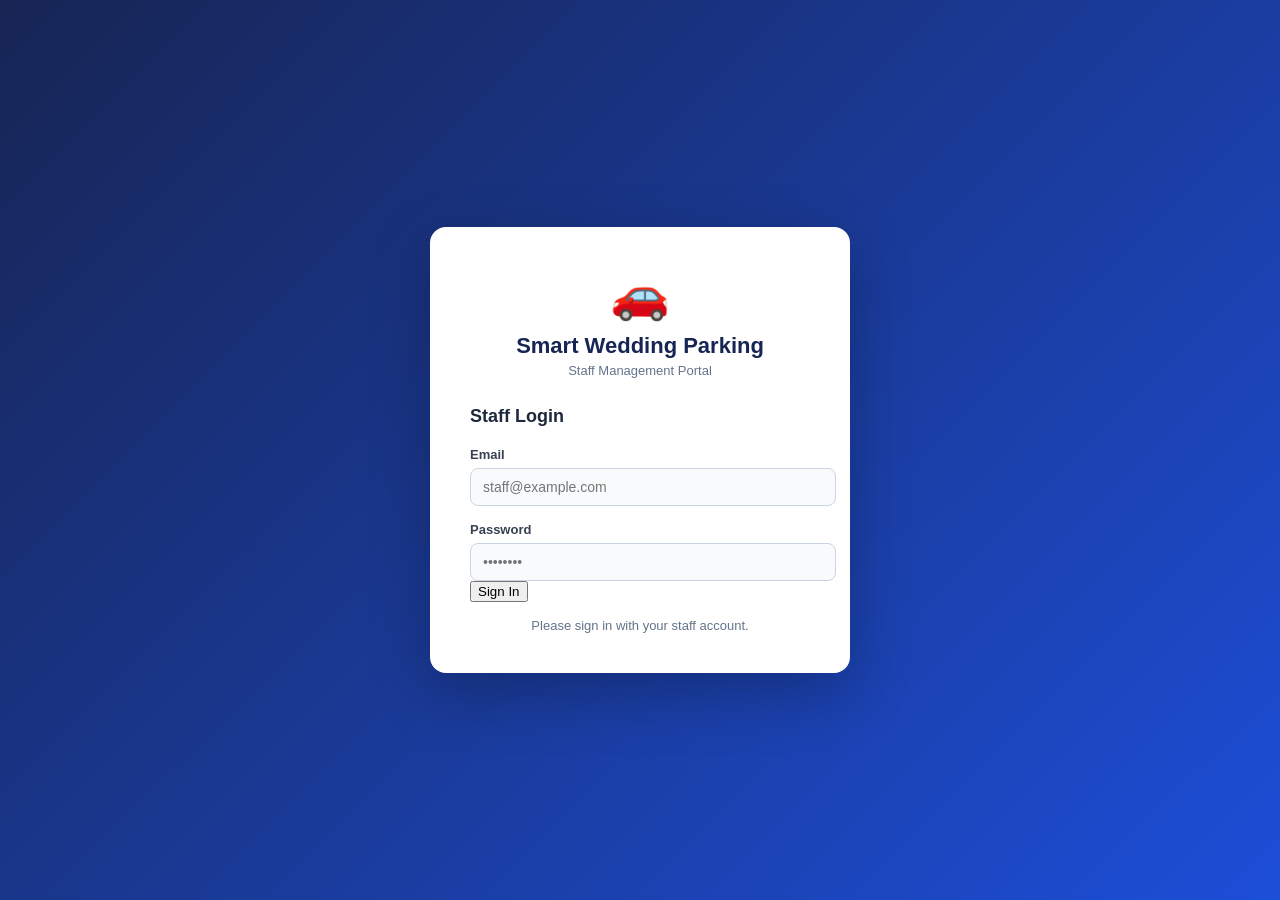
==== commit 7c42f22d: "updated all the ui" ====
--- a/frontend/index.html
+++ b/frontend/index.html
@@ -1,100 +1,85 @@
 <!DOCTYPE html>
 <html lang="en">
 <head>
-    <meta charset="UTF-8">
-    <meta name="viewport" content="width=device-width, initial-scale=1.0">
-    <title>Login | Smart Wedding Parking</title>
-    <link rel="stylesheet" href="style.css">
+   <meta charset="UTF-8">
+   <meta name="viewport" content="width=device-width, initial-scale=1.0">
+   <title>Login | Smart Wedding Parking</title>
+   <link rel="stylesheet" href="style.css">
 </head>
 <body class="login-page">
-
-    <div class="login-wrapper">
-        <div class="login-card">
-            <div class="login-header">
-                <span class="login-icon">🚗</span>
-                <h1>Smart Wedding Parking</h1>
-                <p>Staff Management Portal</p>
-            </div>
-
-            <section id="login-section">
-                <h2>Staff Login</h2>
-                <form id="login-form">
-                    <label for="email">Email</label>
-                    <input
-                        type="email"
-                        id="email"
-                        placeholder="staff@example.com"
-                        required
-                        autocomplete="username"
-                    >
-
-                    <label for="password">Password</label>
-                    <input
-                        type="password"
-                        id="password"
-                        placeholder="••••••••"
-                        required
-                        autocomplete="current-password"
-                    >
-
-                    <button type="submit" id="login-btn">Sign In</button>
-                </form>
-            </section>
-
-            <p id="status" class="status-msg">Please sign in with your staff account.</p>
-        </div>
-    </div>
-
-    <script type="module">
-        import { supabase } from './app.js';
-
-        const status = document.getElementById('status');
-        const loginForm = document.getElementById('login-form');
-        const loginBtn = document.getElementById('login-btn');
-
-        // If already logged in, redirect to dashboard
-        const { data: { session } } = await supabase.auth.getSession();
-        if (session) {
-            window.location.href = 'dashboard.html';
-        }
-
-        loginForm.addEventListener('submit', async (e) => {
-            e.preventDefault();
-            loginBtn.disabled = true;
-            loginBtn.textContent = 'Signing in...';
-            status.textContent = '';
-
-            const email = document.getElementById('email').value;
-            const password = document.getElementById('password').value;
-
-            const { data, error } = await supabase.auth.signInWithPassword({ email, password });
-
-            if (error) {
-                status.textContent = 'Login failed: ' + error.message;
-                status.style.color = '#dc2626';
-                loginBtn.disabled = false;
-                loginBtn.textContent = 'Sign In';
-                return;
-            }
-
-            // Check staff profile exists
-            const { data: profile, error: profileError } = await supabase
-                .from('profiles')
-                .select('full_name, role')
-                .eq('id', data.user.id)
-                .single();
-
-            if (profileError || !profile) {
-                status.textContent = 'Could not load staff profile. Contact the administrator.';
-                status.style.color = '#dc2626';
-                await supabase.auth.signOut();
-                loginBtn.disabled = false;
-                loginBtn.textContent = 'Sign In';
-                return;
-            }
-
-            window.location.href = 'dashboard.html';
-        });
-    </script>
+   <div class="login-wrapper">
+       <div class="login-card">
+           <div class="login-header">
+               <span class="login-icon">🚗</span>
+               <h1>Smart Wedding Parking</h1>
+               <p>Staff Management Portal</p>
+           </div>
+           <section id="login-section">
+               <h2>Staff Login</h2>
+               <form id="login-form">
+                   <label for="email">Email</label>
+                   <input
+                       type="email"
+                       id="email"
+                       placeholder="staff@example.com"
+                       required
+                       autocomplete="username"
+                   >
+                   <label for="password">Password</label>
+                   <input
+                       type="password"
+                       id="password"
+                       placeholder="••••••••"
+                       required
+                       autocomplete="current-password"
+                   >
+                   <button type="submit" id="login-btn">Sign In</button>
+               </form>
+           </section>
+           <p id="status" class="status-msg">Please sign in with your staff account.</p>
+       </div>
+   </div>
+   <script type="module">
+       import { supabase } from './app.js';
+       const status = document.getElementById('status');
+       const loginForm = document.getElementById('login-form');
+       const loginBtn = document.getElementById('login-btn');
+       // If already logged in, redirect to dashboard
+       const { data: { session } } = await supabase.auth.getSession();
+       if (session) {
+           window.location.href = 'dashboard.html';
+       }
+       loginForm.addEventListener('submit', async (e) => {
+           e.preventDefault();
+           loginBtn.disabled = true;
+           loginBtn.textContent = 'Signing in...';
+           status.textContent = '';
+           const email = document.getElementById('email').value;
+           const password = document.getElementById('password').value;
+           const { data, error } = await supabase.auth.signInWithPassword({ email, password });
+           if (error) {
+               status.textContent = 'Login failed: ' + error.message;
+               status.style.color = '#dc2626';
+               loginBtn.disabled = false;
+               loginBtn.textContent = 'Sign In';
+               return;
+           }
+           // Check staff profile exists
+           const { data: profile, error: profileError } = await supabase
+               .from('profiles')
+               .select('full_name, role')
+               .eq('id', data.user.id)
+               .single();
+           if (profileError || !profile) {
+               status.textContent = 'Could not load staff profile. Contact the administrator.';
+               status.style.color = '#dc2626';
+               await supabase.auth.signOut();
+               loginBtn.disabled = false;
+               loginBtn.textContent = 'Sign In';
+               return;
+           }
+           window.location.href = 'dashboard.html';
+       });
+   </script>
 </body>
-</html>
+</html>
--- a/frontend/style.css
+++ b/frontend/style.css
@@ -1,574 +1,494 @@
-
-/* ===========================
-   BASE
-=========================== */
-*, *::before, *::after { box-sizing: border-box; }
-
+/* ===========================
+BASE
+=========================== */
+ ::before, ::after { box-sizing: border-box; }
 body {
-    font-family: Arial, sans-serif;
-    margin: 0;
-    background: #f1f5f9;
-    color: #1e293b;
-}
-
-/* ===========================
-   LOGIN PAGE
+font-family: Arial, sans-serif;
+margin: 0;
+background: #f1f5f9;
+color: #1e293b;
+}
+/* ===========================
+LOGIN PAGE
 =========================== */
 .login-page {
-    background: linear-gradient(135deg, #172554 0%, #1d4ed8 100%);
-    min-height: 100vh;
-    display: flex;
-    align-items: center;
-    justify-content: center;
-}
-
+background: linear-gradient(135deg, #172554 0%, #1d4ed8 100%);
+min-height: 100vh;
+display: flex;
+align-items: center;
+justify-content: center;
+}
 .login-wrapper {
-    width: 100%;
-    max-width: 420px;
-    padding: 20px;
-}
-
+width: 100%;
+max-width: 420px;
+padding: 20px;
+}
 .login-card {
-    background: #fff;
-    border-radius: 16px;
-    padding: 40px;
-    box-shadow: 0 20px 60px rgba(0,0,0,0.25);
-}
-
+background: #fff;
+border-radius: 16px;
+padding: 40px;
+box-shadow: 0 20px 60px rgba(0,0,0,0.25);
+}
 .login-header {
-    text-align: center;
-    margin-bottom: 28px;
-}
-
+text-align: center;
+margin-bottom: 28px;
+}
 .login-icon {
-    font-size: 48px;
-}
-
+font-size: 48px;
+}
 .login-header h1 {
-    margin: 10px 0 4px;
-    font-size: 22px;
-    color: #172554;
-}
-
+margin: 10px 0 4px;
+font-size: 22px;
+color: #172554;
+}
 .login-header p {
-    color: #64748b;
-    font-size: 13px;
-    margin: 0;
-}
-
+color: #64748b;
+font-size: 13px;
+margin: 0;
+}
 .login-card h2 {
-    font-size: 18px;
-    margin: 0 0 20px;
-    color: #1e293b;
-}
-
+font-size: 18px;
+margin: 0 0 20px;
+color: #1e293b;
+}
 .status-msg {
-    margin: 16px 0 0;
-    font-size: 13px;
-    color: #64748b;
-    text-align: center;
-}
-
-/* ===========================
-   SIDEBAR
+margin: 16px 0 0;
+font-size: 13px;
+color: #64748b;
+text-align: center;
+}
+/* ===========================
+SIDEBAR
 =========================== */
 :root {
-    --sidebar-width: 250px;
-    --sidebar-bg:    #172554;
-    --sidebar-text:  #dbeafe;
-    --sidebar-active:#2563eb;
-}
-
+--sidebar-width: 250px;
+--sidebar-bg: #172554;
+--sidebar-text: #dbeafe;
+--sidebar-active:#2563eb;
+}
 .sidebar {
-    position: fixed;
-    top: 0; left: 0;
-    width: var(--sidebar-width);
-    height: 100vh;
-    background: var(--sidebar-bg);
-    color: white;
-    display: flex;
-    flex-direction: column;
-    z-index: 1000;
-}
-
+position: fixed;
+top: 0; left: 0;
+width: var(--sidebar-width);
+height: 100vh;
+background: var(--sidebar-bg);
+color: white;
+display: flex;
+flex-direction: column;
+z-index: 1000;
+}
 .sidebar-brand {
-    display: flex;
-    align-items: center;
-    gap: 12px;
-    padding: 25px 18px;
-    border-bottom: 1px solid #334155;
-}
-
+display: flex;
+align-items: center;
+gap: 12px;
+padding: 25px 18px;
+border-bottom: 1px solid #334155;
+}
 .brand-icon { font-size: 30px; }
-
 .sidebar-brand h2 {
-    margin: 0;
-    font-size: 18px;
-    color: white;
-}
-
+margin: 0;
+font-size: 18px;
+color: white;
+}
 .sidebar-brand p {
-    margin: 5px 0 0;
-    font-size: 9px;
-    letter-spacing: 1px;
-    color: var(--sidebar-text);
-}
-
+margin: 5px 0 0;
+font-size: 9px;
+letter-spacing: 1px;
+color: var(--sidebar-text);
+}
 .sidebar-nav {
-    display: flex;
-    flex-direction: column;
-    gap: 4px;
-    padding: 22px 12px;
-}
-
+display: flex;
+flex-direction: column;
+gap: 4px;
+padding: 22px 12px;
+}
 .sidebar-nav a {
-    display: flex;
-    align-items: center;
-    gap: 12px;
-    padding: 13px 14px;
-    border-radius: 8px;
-    color: var(--sidebar-text);
-    text-decoration: none;
-    font-size: 14px;
-    transition: background 0.2s;
-}
-
+display: flex;
+align-items: center;
+gap: 12px;
+padding: 13px 14px;
+border-radius: 8px;
+color: var(--sidebar-text);
+text-decoration: none;
+font-size: 14px;
+transition: background 0.2s;
+}
 .sidebar-nav a span {
-    width: 22px;
-    text-align: center;
-    font-size: 19px;
-}
-
-.sidebar-nav a:hover  { background: #263b70; color: white; }
+width: 22px;
+text-align: center;
+font-size: 19px;
+}
+.sidebar-nav a:hover { background: #263b70; color: white; }
 .sidebar-nav a.active { background: var(--sidebar-active); color: white; }
-
 .sidebar-footer {
-    margin-top: auto;
-    padding: 20px;
-    border-top: 1px solid #334155;
-    font-size: 12px;
-    color: #bfdbfe;
-}
-
+margin-top: auto;
+padding: 20px;
+border-top: 1px solid #334155;
+font-size: 12px;
+color: #bfdbfe;
+}
 .sidebar-footer p { margin: 0 0 4px; }
-
-/* ===========================
-   MAIN CONTENT
+/* ===========================
+MAIN CONTENT
 =========================== */
 .dashboard-content {
-    margin-left: var(--sidebar-width);
-    padding: 32px;
-    min-height: 100vh;
-}
-
-/* ===========================
-   PAGE HEADER
+margin-left: var(--sidebar-width);
+padding: 32px;
+min-height: 100vh;
+}
+/* ===========================
+PAGE HEADER
 =========================== */
 .page-header {
-    display: flex;
-    justify-content: space-between;
-    align-items: flex-start;
-    margin-bottom: 28px;
-}
-
+display: flex;
+justify-content: space-between;
+align-items: flex-start;
+margin-bottom: 28px;
+}
 .page-header h1 {
-    margin: 0 0 4px;
-    font-size: 26px;
-    color: #0f172a;
-}
-
+margin: 0 0 4px;
+font-size: 26px;
+color: #0f172a;
+}
 .welcome-msg {
-    margin: 0;
-    color: #64748b;
-    font-size: 14px;
-}
-
+margin: 0;
+color: #64748b;
+font-size: 14px;
+}
 .logout-btn {
-    padding: 10px 18px;
-    background: #ef4444;
-    color: white;
-    border: none;
-    border-radius: 8px;
-    cursor: pointer;
-    font-size: 14px;
-    font-weight: 600;
-    transition: background 0.2s;
+padding: 10px 18px;
+background: #ef4444;
+color: white;
+border: none;
+border-radius: 8px;
+cursor: pointer;
+font-size: 14px;
+font-weight: 600;
+transition: background 0.2s;
 }
 .logout-btn:hover { background: #dc2626; }
-
-/* ===========================
-   STAT CARDS
-=========================== */
+/* ===========================
+STAT CARDS
+===========================*/
 .stats-row {
-    display: grid;
-    grid-template-columns: repeat(4, 1fr);
-    gap: 16px;
-    margin-bottom: 28px;
-}
-
+display: grid;
+grid-template-columns: repeat(4, 1fr);
+gap: 16px;
+margin-bottom: 28px;
+}
 .stat-card {
-    background: #fff;
-    border-radius: 12px;
-    padding: 20px;
-    display: flex;
-    align-items: center;
-    gap: 14px;
-    box-shadow: 0 2px 8px rgba(0,0,0,0.06);
-    border-left: 4px solid transparent;
-}
-
-.stat-total       { border-color: #6366f1; }
-.stat-available   { border-color: #16a34a; }
-.stat-occupied    { border-color: #dc2626; }
+background: #fff;
+border-radius: 12px;
+padding: 20px;
+display: flex;
+align-items: center;
+gap: 14px;
+box-shadow: 0 2px 8px rgba(0,0,0,0.06);
+border-left: 4px solid transparent;
+}
+.stat-total { border-color: #6366f1; }
+.stat-available { border-color: #16a34a; }
+.stat-occupied { border-color: #dc2626; }
 .stat-unavailable { border-color: #94a3b8; }
-
 .stat-icon { font-size: 28px; }
-
 .stat-label {
-    margin: 0 0 4px;
-    font-size: 12px;
-    color: #64748b;
-    font-weight: 600;
-    text-transform: uppercase;
-    letter-spacing: 0.5px;
-}
-
+margin: 0 0 4px;
+font-size: 12px;
+color: #64748b;
+font-weight: 600;
+text-transform: uppercase;
+letter-spacing: 0.5px;
+}
 .stat-value {
-    margin: 0;
-    font-size: 28px;
-    font-weight: 700;
-    color: #0f172a;
-}
-
-/* ===========================
-   SECTION CARDS
+margin: 0;
+font-size: 28px;
+font-weight: 700;
+color: #0f172a;
+}
+/* ===========================
+SECTION CARDS
 =========================== */
 .section-card {
-    background: #fff;
-    border-radius: 12px;
-    padding: 24px;
-    box-shadow: 0 2px 8px rgba(0,0,0,0.06);
-    margin-bottom: 24px;
-}
-
+background: #fff;
+border-radius: 12px;
+padding: 24px;
+box-shadow: 0 2px 8px rgba(0,0,0,0.06);
+margin-bottom: 24px;
+}
 .section-card-header {
-    display: flex;
-    justify-content: space-between;
-    align-items: center;
-    flex-wrap: wrap;
-    gap: 12px;
-    margin-bottom: 20px;
-}
-
+display: flex;
+justify-content: space-between;
+align-items: center;
+flex-wrap: wrap;
+gap: 12px;
+margin-bottom: 20px;
+}
 .section-card-header h2 {
-    margin: 0;
-    font-size: 18px;
-    color: #0f172a;
-}
-
+margin: 0;
+font-size: 18px;
+color: #0f172a;
+}
 .section-desc {
-    margin: -12px 0 18px;
-    color: #64748b;
-    font-size: 14px;
-}
-
-/* ===========================
-   FORMS
+margin: -12px 0 18px;
+color: #64748b;
+font-size: 14px;
+}
+/* ===========================
+FORMS
 =========================== */
 label {
-    display: block;
-    font-size: 13px;
-    font-weight: 600;
-    color: #374151;
-    margin-bottom: 6px;
-    margin-top: 16px;
-}
-
+display: block;
+font-size: 13px;
+font-weight: 600;
+color: #374151;
+margin-bottom: 6px;
+margin-top: 16px;
+}
 input[type="text"],
 input[type="email"],
 input[type="password"],
 input[type="tel"],
 input[type="date"],
 select {
-    width: 100%;
-    padding: 10px 12px;
-    border: 1px solid #cbd5e1;
-    border-radius: 8px;
-    font-size: 14px;
-    color: #1e293b;
-    background: #f8fafc;
-    transition: border-color 0.2s;
-}
-
+width: 100%;
+padding: 10px 12px;
+border: 1px solid #cbd5e1;
+border-radius: 8px;
+font-size: 14px;
+color: #1e293b;
+background: #f8fafc;
+transition: border-color 0.2s;
+}
 input:focus, select:focus {
-    outline: none;
-    border-color: #2563eb;
-    background: #fff;
-}
-
+outline: none;
+border-color: #2563eb;
+background: #fff;
+}
 .btn-primary {
-    margin-top: 20px;
-    width: 100%;
-    padding: 12px;
-    background: #2563eb;
-    color: white;
-    border: none;
-    border-radius: 8px;
-    font-size: 15px;
-    font-weight: 600;
-    cursor: pointer;
-    transition: background 0.2s;
-}
-.btn-primary:hover    { background: #1d4ed8; }
+margin-top: 20px;
+width: 100%;
+padding: 12px;
+background: #2563eb;
+color: white;
+border: none;
+border-radius: 8px;
+font-size: 15px;
+font-weight: 600;
+cursor: pointer;
+transition: background 0.2s;
+}
+.btn-primary:hover { background: #1d4ed8; }
 .btn-primary:disabled { background: #93c5fd; cursor: not-allowed; }
-
 .btn-danger {
-    margin-top: 20px;
-    width: 100%;
-    padding: 12px;
-    background: #dc2626;
-    color: white;
-    border: none;
-    border-radius: 8px;
-    font-size: 15px;
-    font-weight: 600;
-    cursor: pointer;
-    transition: background 0.2s;
-}
-.btn-danger:hover    { background: #b91c1c; }
+margin-top: 20px;
+width: 100%;
+padding: 12px;
+background: #dc2626;
+color: white;
+border: none;
+border-radius: 8px;
+font-size: 15px;
+font-weight: 600;
+cursor: pointer;
+transition: background 0.2s;
+}
+.btn-danger:hover { background: #b91c1c; }
 .btn-danger:disabled { background: #fca5a5; cursor: not-allowed; }
-
 .form-status {
-    margin: 12px 0 0;
-    font-size: 13px;
-    min-height: 18px;
-}
-
-/* ===========================
-   LEGEND
+margin: 12px 0 0;
+font-size: 13px;
+min-height: 18px;
+}
+/* ===========================
+LEGEND
 =========================== */
 .legend {
-    display: flex;
-    flex-wrap: wrap;
-    gap: 16px;
-}
-
+display: flex;
+flex-wrap: wrap;
+gap: 16px;
+}
 .legend span {
-    display: flex;
-    align-items: center;
-    gap: 7px;
-    font-size: 13px;
-}
-
+display: flex;
+align-items: center;
+gap: 7px;
+font-size: 13px;
+}
 .dot {
-    display: inline-block;
-    width: 12px;
-    height: 12px;
-    border-radius: 50%;
-}
-
-/* ===========================
-   PARKING GRID
+display: inline-block;
+width: 12px;
+height: 12px;
+border-radius: 50%;
+}
+/* ===========================
+PARKING GRID
 =========================== */
 .parking-grid {
-    display: grid;
-    grid-template-columns: repeat(5, minmax(80px, 1fr));
-    gap: 12px;
-    margin-top: 8px;
-}
-
+display: grid;
+grid-template-columns: repeat(5, minmax(80px, 1fr));
+gap: 12px;
+margin-top: 8px;
+}
 .parking-slot {
-    display: flex;
-    flex-direction: column;
-    align-items: center;
-    justify-content: center;
-    gap: 5px;
-    padding: 14px 8px;
-    border-radius: 10px;
-    border: 1px solid #e2e8f0;
-    text-align: center;
-    min-width: 0;
-    overflow-wrap: anywhere;
-}
-
-.available   { background: #dcfce7; color: #166534; border-color: #86efac; }
-.occupied    { background: #fee2e2; color: #991b1b; border-color: #fca5a5; }
+display: flex;
+flex-direction: column;
+align-items: center;
+justify-content: center;
+gap: 5px;
+padding: 14px 8px;
+border-radius: 10px;
+border: 1px solid #e2e8f0;
+text-align: center;
+min-width: 0;
+overflow-wrap: anywhere;
+}
+.available { background: #dcfce7; color: #166534; border-color: #86efac; }
+.occupied { background: #fee2e2; color: #991b1b; border-color: #fca5a5; }
 .unavailable { background: #e5e7eb; color: #4b5563; border-color: #d1d5db; }
-
-.dot.available   { background: #16a34a; }
-.dot.occupied    { background: #dc2626; }
+.dot.available { background: #16a34a; }
+.dot.occupied { background: #dc2626; }
 .dot.unavailable { background: #9ca3af; }
-
-.slot-number       { font-size: 1rem;  font-weight: 700; }
+.slot-number { font-size: 1rem; font-weight: 700; }
 .slot-registration { font-size: 0.75rem; font-weight: 600; }
-.slot-status       { font-size: 0.7rem; text-transform: capitalize; }
-
+.slot-status { font-size: 0.7rem; text-transform: capitalize; }
 .loading-msg { color: #64748b; font-size: 14px; margin-top: 8px; }
-
-/* ===========================
-   QUICK LINKS
+/* ===========================
+QUICK LINKS
 =========================== */
 .quick-links {
-    display: grid;
-    grid-template-columns: repeat(3, 1fr);
-    gap: 16px;
-}
-
+display: grid;
+grid-template-columns: repeat(3, 1fr);
+gap: 16px;
+}
 .quick-card {
-    display: flex;
-    flex-direction: column;
-    align-items: flex-start;
-    gap: 6px;
-    background: #fff;
-    border-radius: 12px;
-    padding: 20px;
-    text-decoration: none;
-    color: #1e293b;
-    box-shadow: 0 2px 8px rgba(0,0,0,0.06);
-    border: 1px solid #e2e8f0;
-    transition: box-shadow 0.2s, transform 0.2s;
-}
-
+display: flex;
+flex-direction: column;
+align-items: flex-start;
+gap: 6px;
+background: #fff;
+border-radius: 12px;
+padding: 20px;
+text-decoration: none;
+color: #1e293b;
+box-shadow: 0 2px 8px rgba(0,0,0,0.06);
+border: 1px solid #e2e8f0;
+transition: box-shadow 0.2s, transform 0.2s;
+}
 .quick-card:hover {
-    box-shadow: 0 8px 24px rgba(0,0,0,0.12);
-    transform: translateY(-2px);
-}
-
-.quick-card span  { font-size: 28px; }
+box-shadow: 0 8px 24px rgba(0,0,0,0.12);
+transform: translateY(-2px);
+}
+.quick-card span { font-size: 28px; }
 .quick-card strong { font-size: 15px; }
 .quick-card p { margin: 0; font-size: 13px; color: #64748b; }
-
-/* ===========================
-   TWO COL GRID
+/* ===========================
+TWO COL GRID
 =========================== */
 .two-col-grid {
-    display: grid;
-    grid-template-columns: 1fr 1fr;
-    gap: 24px;
-}
-
-/* ===========================
-   HISTORY TABLE
+display: grid;
+grid-template-columns: 1fr 1fr;
+gap: 24px;
+}
+/* ===========================
+HISTORY TABLE
 =========================== */
 .history-controls {
-    display: flex;
-    align-items: flex-end;
-    gap: 12px;
-    flex-wrap: wrap;
-    margin-bottom: 16px;
-}
-
+display: flex;
+align-items: flex-end;
+gap: 12px;
+flex-wrap: wrap;
+margin-bottom: 16px;
+}
 .history-filter { flex: 1; min-width: 200px; }
 .history-filter label { margin-top: 0; }
-
 .history-controls .btn-primary {
-    margin-top: 0;
-    width: auto;
-    padding: 10px 20px;
-}
-
+margin-top: 0;
+width: auto;
+padding: 10px 20px;
+}
 .history-table-container {
-    width: 100%;
-    overflow-x: auto;
-    border: 1px solid #e2e8f0;
-    border-radius: 10px;
-}
-
+width: 100%;
+overflow-x: auto;
+border: 1px solid #e2e8f0;
+border-radius: 10px;
+}
 #history-table {
-    width: 100%;
-    border-collapse: collapse;
-    font-size: 14px;
-    min-width: 700px;
-}
-
+width: 100%;
+border-collapse: collapse;
+font-size: 14px;
+min-width: 700px;
+}
 #history-table thead { background: #1e293b; color: white; }
-
 #history-table th {
-    padding: 14px 16px;
-    font-weight: 600;
-    white-space: nowrap;
-    text-align: left;
-}
-
+padding: 14px 16px;
+font-weight: 600;
+white-space: nowrap;
+text-align: left;
+}
 #history-table td {
-    padding: 13px 16px;
-    border-bottom: 1px solid #e2e8f0;
-    color: #334155;
-    white-space: nowrap;
-}
-
+padding: 13px 16px;
+border-bottom: 1px solid #e2e8f0;
+color: #334155;
+white-space: nowrap;
+}
 #history-table tbody tr:nth-child(even) { background: #f8fafc; }
 #history-table tbody tr:hover { background: #eff6ff; }
 #history-table tbody tr:last-child td { border-bottom: none; }
-
 .empty-state { text-align: center; color: #94a3b8; font-style: italic; padding: 24px !important; }
-
-/* ===========================
-   BADGES
-=========================== */
+/* ===========================
+BADGES
+===========================*/
 .badge {
-    display: inline-block;
-    padding: 4px 10px;
-    border-radius: 20px;
-    font-size: 12px;
-    font-weight: 600;
-}
-
-.badge-parked   { background: #dcfce7; color: #166534; }
-.badge-exited   { background: #f1f5f9; color: #475569; }
-.badge-planned  { background: #dbeafe; color: #1d4ed8; }
-
-/* ===========================
-   EVENTS LIST
+display: inline-block;
+padding: 4px 10px;
+border-radius: 20px;
+font-size: 12px;
+font-weight: 600;
+}
+.badge-parked { background: #dcfce7; color: #166534; }
+.badge-exited { background: #f1f5f9; color: #475569; }
+.badge-planned { background: #dbeafe; color: #1d4ed8; }
+/* ===========================
+EVENTS LIST
 =========================== */
 .events-list {
-    display: flex;
-    flex-direction: column;
-    gap: 10px;
-}
-
+display: flex;
+flex-direction: column;
+gap: 10px;
+}
 .event-item {
-    display: flex;
-    align-items: center;
-    justify-content: space-between;
-    padding: 14px 16px;
-    background: #f8fafc;
-    border: 1px solid #e2e8f0;
-    border-radius: 10px;
-}
-
+display: flex;
+align-items: center;
+justify-content: space-between;
+padding: 14px 16px;
+background: #f8fafc;
+border: 1px solid #e2e8f0;
+border-radius: 10px;
+}
 .event-item-info {
-    display: flex;
-    flex-direction: column;
-    gap: 3px;
-}
-
+display: flex;
+flex-direction: column;
+gap: 3px;
+}
 .event-item-info strong { font-size: 15px; color: #0f172a; }
-.event-item-info small  { font-size: 12px; color: #64748b; }
-
-/* ===========================
-   RESPONSIVE
+.event-item-info small { font-size: 12px; color: #64748b; }
+/* ===========================
+RESPONSIVE
 =========================== */
 @media (max-width: 900px) {
-    .stats-row        { grid-template-columns: repeat(2, 1fr); }
-    .quick-links      { grid-template-columns: repeat(2, 1fr); }
-    .two-col-grid     { grid-template-columns: 1fr; }
-}
-
+.stats-row { grid-template-columns: repeat(2, 1fr); }
+.quick-links { grid-template-columns: repeat(2, 1fr); }
+.two-col-grid { grid-template-columns: 1fr; }
+}
 @media (max-width: 768px) {
-    :root { --sidebar-width: 200px; }
-
-    .dashboard-content { padding: 18px; }
-
-    .parking-grid {
-        grid-template-columns: repeat(3, minmax(70px, 1fr));
-    }
-
-    .sidebar-nav a { padding: 11px 10px; font-size: 13px; }
-}
-
+:root { --sidebar-width: 200px; }
+.dashboard-content { padding: 18px; }
+.parking-grid {
+grid-template-columns: repeat(3, minmax(70px, 1fr));
+}
+.sidebar-nav a { padding: 11px 10px; font-size: 13px; }
+}
 @media (max-width: 560px) {
-    .stats-row    { grid-template-columns: 1fr 1fr; }
-    .quick-links  { grid-template-columns: 1fr; }
-    .page-header  { flex-direction: column; gap: 12px; }
-}
+.stats-row { grid-template-columns: 1fr 1fr; }
+.quick-links { grid-template-columns: 1fr; }
+.page-header { flex-direction: column; gap: 12px; }
+}
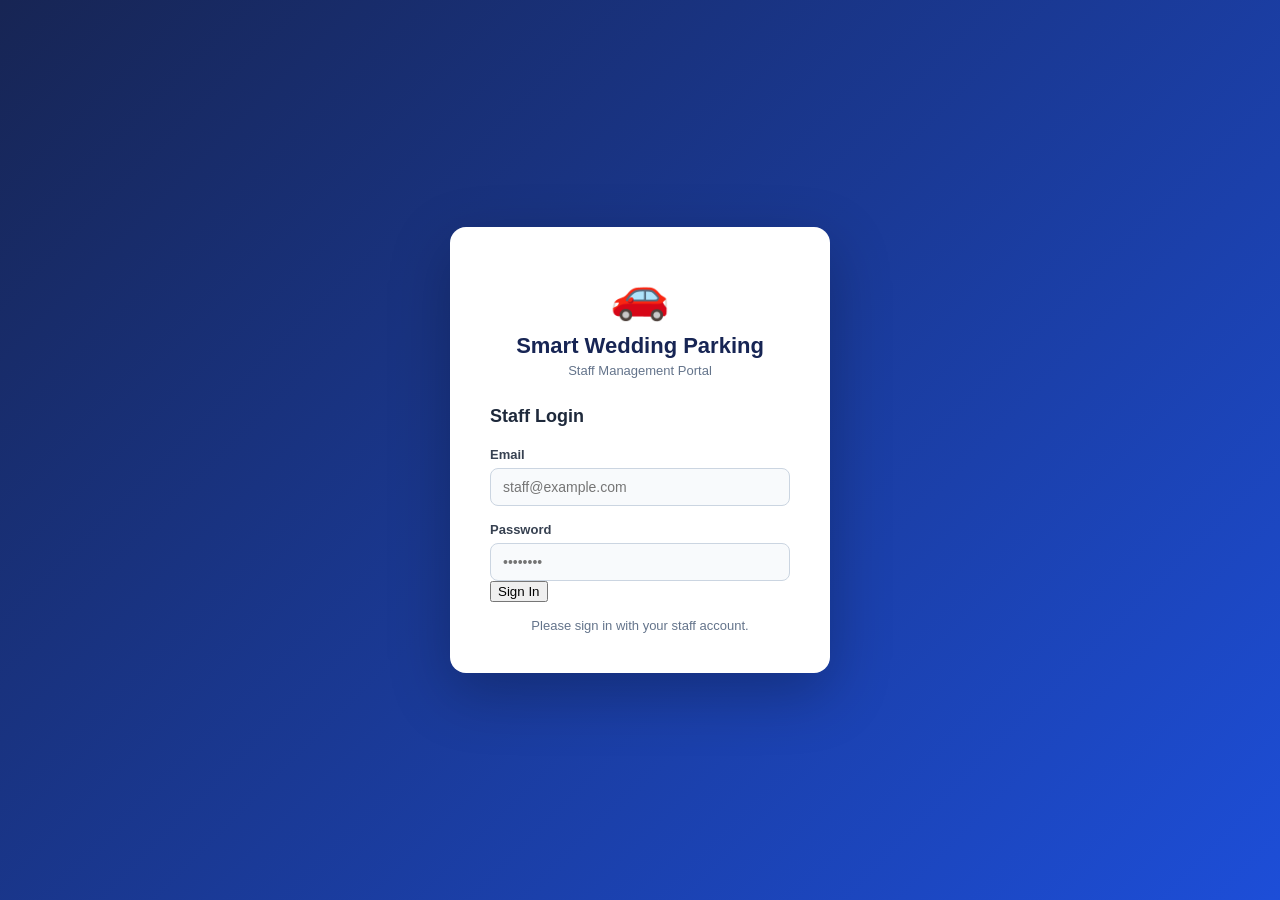
==== commit 9f9fe89f: "Upload current wedding parking project" ====
--- a/frontend/index.html
+++ b/frontend/index.html
@@ -40,7 +40,7 @@
        </div>
    </div>
    <script type="module">
-       import { supabase } from './app.js';
+       import { getStaffProfile, supabase } from './app.js';
        const status = document.getElementById('status');
        const loginForm = document.getElementById('login-form');
        const loginBtn = document.getElementById('login-btn');
@@ -65,13 +65,9 @@
                return;
            }
            // Check staff profile exists
-           const { data: profile, error: profileError } = await supabase
-               .from('profiles')
-               .select('full_name, role')
-               .eq('id', data.user.id)
-               .single();
-           if (profileError || !profile) {
-               status.textContent = 'Could not load staff profile. Contact the administrator.';
+           const { profile, error: profileError } = await getStaffProfile(data.user.id);
+           if (profileError || !profile || !['admin', 'manager', 'attendant'].includes(profile.role)) {
+               status.textContent = 'This account is not enabled for staff access. Contact the administrator.';
                status.style.color = '#dc2626';
                await supabase.auth.signOut();
                loginBtn.disabled = false;
--- a/frontend/style.css
+++ b/frontend/style.css
@@ -1,494 +1,831 @@
-/* ===========================
-BASE
-=========================== */
- ::before, ::after { box-sizing: border-box; }
+
+/* ===========================
+   BASE
+=========================== */
+*, *::before, *::after { box-sizing: border-box; }
+
 body {
-font-family: Arial, sans-serif;
-margin: 0;
-background: #f1f5f9;
-color: #1e293b;
-}
-/* ===========================
-LOGIN PAGE
+    font-family: Arial, sans-serif;
+    margin: 0;
+    background: #f1f5f9;
+    color: #1e293b;
+}
+
+/* ===========================
+   LOGIN PAGE
 =========================== */
 .login-page {
-background: linear-gradient(135deg, #172554 0%, #1d4ed8 100%);
-min-height: 100vh;
-display: flex;
-align-items: center;
-justify-content: center;
-}
+    background: linear-gradient(135deg, #172554 0%, #1d4ed8 100%);
+    min-height: 100vh;
+    display: flex;
+    align-items: center;
+    justify-content: center;
+}
+
 .login-wrapper {
-width: 100%;
-max-width: 420px;
-padding: 20px;
-}
+    width: 100%;
+    max-width: 420px;
+    padding: 20px;
+}
+
 .login-card {
-background: #fff;
-border-radius: 16px;
-padding: 40px;
-box-shadow: 0 20px 60px rgba(0,0,0,0.25);
-}
+    background: #fff;
+    border-radius: 16px;
+    padding: 40px;
+    box-shadow: 0 20px 60px rgba(0,0,0,0.25);
+}
+
 .login-header {
-text-align: center;
-margin-bottom: 28px;
-}
+    text-align: center;
+    margin-bottom: 28px;
+}
+
 .login-icon {
-font-size: 48px;
-}
+    font-size: 48px;
+}
+
 .login-header h1 {
-margin: 10px 0 4px;
-font-size: 22px;
-color: #172554;
-}
+    margin: 10px 0 4px;
+    font-size: 22px;
+    color: #172554;
+}
+
 .login-header p {
-color: #64748b;
-font-size: 13px;
-margin: 0;
-}
+    color: #64748b;
+    font-size: 13px;
+    margin: 0;
+}
+
 .login-card h2 {
-font-size: 18px;
-margin: 0 0 20px;
-color: #1e293b;
-}
+    font-size: 18px;
+    margin: 0 0 20px;
+    color: #1e293b;
+}
+
 .status-msg {
-margin: 16px 0 0;
-font-size: 13px;
-color: #64748b;
-text-align: center;
-}
-/* ===========================
-SIDEBAR
+    margin: 16px 0 0;
+    font-size: 13px;
+    color: #64748b;
+    text-align: center;
+}
+
+/* ===========================
+   SIDEBAR
 =========================== */
 :root {
---sidebar-width: 250px;
---sidebar-bg: #172554;
---sidebar-text: #dbeafe;
---sidebar-active:#2563eb;
-}
+    --sidebar-width: 250px;
+    --sidebar-bg:    #172554;
+    --sidebar-text:  #dbeafe;
+    --sidebar-active:#2563eb;
+}
+
 .sidebar {
-position: fixed;
-top: 0; left: 0;
-width: var(--sidebar-width);
-height: 100vh;
-background: var(--sidebar-bg);
-color: white;
-display: flex;
-flex-direction: column;
-z-index: 1000;
-}
+    position: fixed;
+    top: 0; left: 0;
+    width: var(--sidebar-width);
+    height: 100vh;
+    background: var(--sidebar-bg);
+    color: white;
+    display: flex;
+    flex-direction: column;
+    z-index: 1000;
+}
+
 .sidebar-brand {
-display: flex;
-align-items: center;
-gap: 12px;
-padding: 25px 18px;
-border-bottom: 1px solid #334155;
-}
+    display: flex;
+    align-items: center;
+    gap: 12px;
+    padding: 25px 18px;
+    border-bottom: 1px solid #334155;
+}
+
 .brand-icon { font-size: 30px; }
+
 .sidebar-brand h2 {
-margin: 0;
-font-size: 18px;
-color: white;
-}
+    margin: 0;
+    font-size: 18px;
+    color: white;
+}
+
 .sidebar-brand p {
-margin: 5px 0 0;
-font-size: 9px;
-letter-spacing: 1px;
-color: var(--sidebar-text);
-}
+    margin: 5px 0 0;
+    font-size: 9px;
+    letter-spacing: 1px;
+    color: var(--sidebar-text);
+}
+
 .sidebar-nav {
-display: flex;
-flex-direction: column;
-gap: 4px;
-padding: 22px 12px;
-}
+    display: flex;
+    flex-direction: column;
+    gap: 4px;
+    padding: 22px 12px;
+}
+
 .sidebar-nav a {
-display: flex;
-align-items: center;
-gap: 12px;
-padding: 13px 14px;
-border-radius: 8px;
-color: var(--sidebar-text);
-text-decoration: none;
-font-size: 14px;
-transition: background 0.2s;
-}
+    display: flex;
+    align-items: center;
+    gap: 12px;
+    padding: 13px 14px;
+    border-radius: 8px;
+    color: var(--sidebar-text);
+    text-decoration: none;
+    font-size: 14px;
+    transition: background 0.2s;
+}
+
 .sidebar-nav a span {
-width: 22px;
-text-align: center;
-font-size: 19px;
-}
-.sidebar-nav a:hover { background: #263b70; color: white; }
+    width: 22px;
+    text-align: center;
+    font-size: 19px;
+}
+
+.sidebar-nav a:hover  { background: #263b70; color: white; }
 .sidebar-nav a.active { background: var(--sidebar-active); color: white; }
+
 .sidebar-footer {
-margin-top: auto;
-padding: 20px;
-border-top: 1px solid #334155;
-font-size: 12px;
-color: #bfdbfe;
-}
+    margin-top: auto;
+    padding: 20px;
+    border-top: 1px solid #334155;
+    font-size: 12px;
+    color: #bfdbfe;
+}
+
 .sidebar-footer p { margin: 0 0 4px; }
-/* ===========================
-MAIN CONTENT
+
+/* ===========================
+   MAIN CONTENT
 =========================== */
 .dashboard-content {
-margin-left: var(--sidebar-width);
-padding: 32px;
-min-height: 100vh;
-}
-/* ===========================
-PAGE HEADER
+    margin-left: var(--sidebar-width);
+    padding: 32px;
+    min-height: 100vh;
+}
+
+/* ===========================
+   PAGE HEADER
 =========================== */
 .page-header {
-display: flex;
-justify-content: space-between;
-align-items: flex-start;
-margin-bottom: 28px;
-}
+    display: flex;
+    justify-content: space-between;
+    align-items: flex-start;
+    margin-bottom: 28px;
+}
+
 .page-header h1 {
-margin: 0 0 4px;
-font-size: 26px;
-color: #0f172a;
-}
+    margin: 0 0 4px;
+    font-size: 26px;
+    color: #0f172a;
+}
+
 .welcome-msg {
-margin: 0;
-color: #64748b;
-font-size: 14px;
-}
+    margin: 0;
+    color: #64748b;
+    font-size: 14px;
+}
+
 .logout-btn {
-padding: 10px 18px;
-background: #ef4444;
-color: white;
-border: none;
-border-radius: 8px;
-cursor: pointer;
-font-size: 14px;
-font-weight: 600;
-transition: background 0.2s;
+    padding: 10px 18px;
+    background: #ef4444;
+    color: white;
+    border: none;
+    border-radius: 8px;
+    cursor: pointer;
+    font-size: 14px;
+    font-weight: 600;
+    transition: background 0.2s;
 }
 .logout-btn:hover { background: #dc2626; }
-/* ===========================
-STAT CARDS
-===========================*/
+
+/* ===========================
+   STAT CARDS
+=========================== */
 .stats-row {
-display: grid;
-grid-template-columns: repeat(4, 1fr);
-gap: 16px;
-margin-bottom: 28px;
-}
+    display: grid;
+    grid-template-columns: repeat(4, 1fr);
+    gap: 16px;
+    margin-bottom: 28px;
+}
+
 .stat-card {
-background: #fff;
-border-radius: 12px;
-padding: 20px;
-display: flex;
-align-items: center;
-gap: 14px;
-box-shadow: 0 2px 8px rgba(0,0,0,0.06);
-border-left: 4px solid transparent;
-}
-.stat-total { border-color: #6366f1; }
-.stat-available { border-color: #16a34a; }
-.stat-occupied { border-color: #dc2626; }
+    background: #fff;
+    border-radius: 12px;
+    padding: 20px;
+    display: flex;
+    align-items: center;
+    gap: 14px;
+    box-shadow: 0 2px 8px rgba(0,0,0,0.06);
+    border-left: 4px solid transparent;
+}
+
+.stat-total       { border-color: #6366f1; }
+.stat-available   { border-color: #16a34a; }
+.stat-occupied    { border-color: #dc2626; }
 .stat-unavailable { border-color: #94a3b8; }
+
 .stat-icon { font-size: 28px; }
+
 .stat-label {
-margin: 0 0 4px;
-font-size: 12px;
-color: #64748b;
-font-weight: 600;
-text-transform: uppercase;
-letter-spacing: 0.5px;
-}
+    margin: 0 0 4px;
+    font-size: 12px;
+    color: #64748b;
+    font-weight: 600;
+    text-transform: uppercase;
+    letter-spacing: 0.5px;
+}
+
 .stat-value {
-margin: 0;
-font-size: 28px;
-font-weight: 700;
-color: #0f172a;
-}
-/* ===========================
-SECTION CARDS
+    margin: 0;
+    font-size: 28px;
+    font-weight: 700;
+    color: #0f172a;
+}
+
+/* ===========================
+   SECTION CARDS
 =========================== */
 .section-card {
-background: #fff;
-border-radius: 12px;
-padding: 24px;
-box-shadow: 0 2px 8px rgba(0,0,0,0.06);
-margin-bottom: 24px;
-}
+    background: #fff;
+    border-radius: 12px;
+    padding: 24px;
+    box-shadow: 0 2px 8px rgba(0,0,0,0.06);
+    margin-bottom: 24px;
+}
+
 .section-card-header {
-display: flex;
-justify-content: space-between;
-align-items: center;
-flex-wrap: wrap;
-gap: 12px;
-margin-bottom: 20px;
-}
+    display: flex;
+    justify-content: space-between;
+    align-items: center;
+    flex-wrap: wrap;
+    gap: 12px;
+    margin-bottom: 20px;
+}
+
 .section-card-header h2 {
-margin: 0;
-font-size: 18px;
-color: #0f172a;
-}
+    margin: 0;
+    font-size: 18px;
+    color: #0f172a;
+}
+
 .section-desc {
-margin: -12px 0 18px;
-color: #64748b;
-font-size: 14px;
-}
-/* ===========================
-FORMS
+    margin: -12px 0 18px;
+    color: #64748b;
+    font-size: 14px;
+}
+
+/* ===========================
+   FORMS
 =========================== */
 label {
-display: block;
-font-size: 13px;
-font-weight: 600;
-color: #374151;
-margin-bottom: 6px;
-margin-top: 16px;
-}
+    display: block;
+    font-size: 13px;
+    font-weight: 600;
+    color: #374151;
+    margin-bottom: 6px;
+    margin-top: 16px;
+}
+
 input[type="text"],
 input[type="email"],
 input[type="password"],
 input[type="tel"],
 input[type="date"],
 select {
-width: 100%;
-padding: 10px 12px;
-border: 1px solid #cbd5e1;
-border-radius: 8px;
-font-size: 14px;
-color: #1e293b;
-background: #f8fafc;
-transition: border-color 0.2s;
-}
+    width: 100%;
+    padding: 10px 12px;
+    border: 1px solid #cbd5e1;
+    border-radius: 8px;
+    font-size: 14px;
+    color: #1e293b;
+    background: #f8fafc;
+    transition: border-color 0.2s;
+}
+
 input:focus, select:focus {
-outline: none;
-border-color: #2563eb;
-background: #fff;
-}
+    outline: none;
+    border-color: #2563eb;
+    background: #fff;
+}
+
 .btn-primary {
-margin-top: 20px;
-width: 100%;
-padding: 12px;
-background: #2563eb;
-color: white;
-border: none;
-border-radius: 8px;
-font-size: 15px;
-font-weight: 600;
-cursor: pointer;
-transition: background 0.2s;
-}
-.btn-primary:hover { background: #1d4ed8; }
+    margin-top: 20px;
+    width: 100%;
+    padding: 12px;
+    background: #2563eb;
+    color: white;
+    border: none;
+    border-radius: 8px;
+    font-size: 15px;
+    font-weight: 600;
+    cursor: pointer;
+    transition: background 0.2s;
+}
+.btn-primary:hover    { background: #1d4ed8; }
 .btn-primary:disabled { background: #93c5fd; cursor: not-allowed; }
+
 .btn-danger {
-margin-top: 20px;
-width: 100%;
-padding: 12px;
-background: #dc2626;
-color: white;
-border: none;
-border-radius: 8px;
-font-size: 15px;
-font-weight: 600;
-cursor: pointer;
-transition: background 0.2s;
-}
-.btn-danger:hover { background: #b91c1c; }
+    margin-top: 20px;
+    width: 100%;
+    padding: 12px;
+    background: #dc2626;
+    color: white;
+    border: none;
+    border-radius: 8px;
+    font-size: 15px;
+    font-weight: 600;
+    cursor: pointer;
+    transition: background 0.2s;
+}
+.btn-danger:hover    { background: #b91c1c; }
 .btn-danger:disabled { background: #fca5a5; cursor: not-allowed; }
+
 .form-status {
-margin: 12px 0 0;
-font-size: 13px;
-min-height: 18px;
-}
-/* ===========================
-LEGEND
+    margin: 12px 0 0;
+    font-size: 13px;
+    min-height: 18px;
+}
+
+/* ===========================
+   LEGEND
 =========================== */
 .legend {
-display: flex;
-flex-wrap: wrap;
-gap: 16px;
-}
+    display: flex;
+    flex-wrap: wrap;
+    gap: 16px;
+}
+
 .legend span {
-display: flex;
-align-items: center;
-gap: 7px;
-font-size: 13px;
-}
+    display: flex;
+    align-items: center;
+    gap: 7px;
+    font-size: 13px;
+}
+
 .dot {
-display: inline-block;
-width: 12px;
-height: 12px;
-border-radius: 50%;
-}
-/* ===========================
-PARKING GRID
+    display: inline-block;
+    width: 12px;
+    height: 12px;
+    border-radius: 50%;
+}
+
+/* ===========================
+   PARKING GRID
 =========================== */
 .parking-grid {
-display: grid;
-grid-template-columns: repeat(5, minmax(80px, 1fr));
-gap: 12px;
-margin-top: 8px;
-}
+    display: grid;
+    grid-template-columns: repeat(5, minmax(80px, 1fr));
+    gap: 12px;
+    margin-top: 8px;
+}
+
 .parking-slot {
-display: flex;
-flex-direction: column;
-align-items: center;
-justify-content: center;
-gap: 5px;
-padding: 14px 8px;
-border-radius: 10px;
-border: 1px solid #e2e8f0;
-text-align: center;
-min-width: 0;
-overflow-wrap: anywhere;
-}
-.available { background: #dcfce7; color: #166534; border-color: #86efac; }
-.occupied { background: #fee2e2; color: #991b1b; border-color: #fca5a5; }
+    display: flex;
+    flex-direction: column;
+    align-items: center;
+    justify-content: center;
+    gap: 5px;
+    padding: 14px 8px;
+    border-radius: 10px;
+    border: 1px solid #e2e8f0;
+    text-align: center;
+    min-width: 0;
+    overflow-wrap: anywhere;
+}
+
+.available   { background: #dcfce7; color: #166534; border-color: #86efac; }
+.occupied    { background: #fee2e2; color: #991b1b; border-color: #fca5a5; }
 .unavailable { background: #e5e7eb; color: #4b5563; border-color: #d1d5db; }
-.dot.available { background: #16a34a; }
-.dot.occupied { background: #dc2626; }
+
+.dot.available   { background: #16a34a; }
+.dot.occupied    { background: #dc2626; }
 .dot.unavailable { background: #9ca3af; }
-.slot-number { font-size: 1rem; font-weight: 700; }
+
+.slot-number       { font-size: 1rem;  font-weight: 700; }
 .slot-registration { font-size: 0.75rem; font-weight: 600; }
-.slot-status { font-size: 0.7rem; text-transform: capitalize; }
+.slot-status       { font-size: 0.7rem; text-transform: capitalize; }
+
 .loading-msg { color: #64748b; font-size: 14px; margin-top: 8px; }
-/* ===========================
-QUICK LINKS
+
+/* ===========================
+   QUICK LINKS
 =========================== */
 .quick-links {
-display: grid;
-grid-template-columns: repeat(3, 1fr);
-gap: 16px;
-}
+    display: grid;
+    grid-template-columns: repeat(3, 1fr);
+    gap: 16px;
+}
+
 .quick-card {
-display: flex;
-flex-direction: column;
-align-items: flex-start;
-gap: 6px;
-background: #fff;
-border-radius: 12px;
-padding: 20px;
-text-decoration: none;
-color: #1e293b;
-box-shadow: 0 2px 8px rgba(0,0,0,0.06);
-border: 1px solid #e2e8f0;
-transition: box-shadow 0.2s, transform 0.2s;
-}
+    display: flex;
+    flex-direction: column;
+    align-items: flex-start;
+    gap: 6px;
+    background: #fff;
+    border-radius: 12px;
+    padding: 20px;
+    text-decoration: none;
+    color: #1e293b;
+    box-shadow: 0 2px 8px rgba(0,0,0,0.06);
+    border: 1px solid #e2e8f0;
+    transition: box-shadow 0.2s, transform 0.2s;
+}
+
 .quick-card:hover {
-box-shadow: 0 8px 24px rgba(0,0,0,0.12);
-transform: translateY(-2px);
-}
-.quick-card span { font-size: 28px; }
+    box-shadow: 0 8px 24px rgba(0,0,0,0.12);
+    transform: translateY(-2px);
+}
+
+.quick-card span  { font-size: 28px; }
 .quick-card strong { font-size: 15px; }
 .quick-card p { margin: 0; font-size: 13px; color: #64748b; }
-/* ===========================
-TWO COL GRID
+
+/* ===========================
+   TWO COL GRID
 =========================== */
 .two-col-grid {
-display: grid;
-grid-template-columns: 1fr 1fr;
-gap: 24px;
-}
-/* ===========================
-HISTORY TABLE
+    display: grid;
+    grid-template-columns: 1fr 1fr;
+    gap: 24px;
+}
+
+/* ===========================
+   HISTORY TABLE
 =========================== */
 .history-controls {
-display: flex;
-align-items: flex-end;
-gap: 12px;
-flex-wrap: wrap;
-margin-bottom: 16px;
-}
+    display: flex;
+    align-items: flex-end;
+    gap: 12px;
+    flex-wrap: wrap;
+    margin-bottom: 16px;
+}
+
 .history-filter { flex: 1; min-width: 200px; }
 .history-filter label { margin-top: 0; }
+
 .history-controls .btn-primary {
-margin-top: 0;
-width: auto;
-padding: 10px 20px;
-}
+    margin-top: 0;
+    width: auto;
+    padding: 10px 20px;
+}
+
 .history-table-container {
-width: 100%;
-overflow-x: auto;
-border: 1px solid #e2e8f0;
-border-radius: 10px;
-}
+    width: 100%;
+    overflow-x: auto;
+    border: 1px solid #e2e8f0;
+    border-radius: 10px;
+}
+
 #history-table {
-width: 100%;
-border-collapse: collapse;
-font-size: 14px;
-min-width: 700px;
-}
+    width: 100%;
+    border-collapse: collapse;
+    font-size: 14px;
+    min-width: 700px;
+}
+
 #history-table thead { background: #1e293b; color: white; }
+
 #history-table th {
-padding: 14px 16px;
-font-weight: 600;
-white-space: nowrap;
-text-align: left;
-}
+    padding: 14px 16px;
+    font-weight: 600;
+    white-space: nowrap;
+    text-align: left;
+}
+
 #history-table td {
-padding: 13px 16px;
-border-bottom: 1px solid #e2e8f0;
-color: #334155;
-white-space: nowrap;
-}
+    padding: 13px 16px;
+    border-bottom: 1px solid #e2e8f0;
+    color: #334155;
+    white-space: nowrap;
+}
+
 #history-table tbody tr:nth-child(even) { background: #f8fafc; }
 #history-table tbody tr:hover { background: #eff6ff; }
 #history-table tbody tr:last-child td { border-bottom: none; }
+
 .empty-state { text-align: center; color: #94a3b8; font-style: italic; padding: 24px !important; }
-/* ===========================
-BADGES
-===========================*/
+
+/* ===========================
+   BADGES
+=========================== */
 .badge {
-display: inline-block;
-padding: 4px 10px;
-border-radius: 20px;
-font-size: 12px;
-font-weight: 600;
-}
-.badge-parked { background: #dcfce7; color: #166534; }
-.badge-exited { background: #f1f5f9; color: #475569; }
-.badge-planned { background: #dbeafe; color: #1d4ed8; }
-/* ===========================
-EVENTS LIST
+    display: inline-block;
+    padding: 4px 10px;
+    border-radius: 20px;
+    font-size: 12px;
+    font-weight: 600;
+}
+
+.badge-parked   { background: #dcfce7; color: #166534; }
+.badge-exited   { background: #f1f5f9; color: #475569; }
+.badge-planned  { background: #dbeafe; color: #1d4ed8; }
+
+/* ===========================
+   EVENTS LIST
 =========================== */
 .events-list {
-display: flex;
-flex-direction: column;
-gap: 10px;
-}
+    display: flex;
+    flex-direction: column;
+    gap: 10px;
+}
+
 .event-item {
-display: flex;
-align-items: center;
-justify-content: space-between;
-padding: 14px 16px;
-background: #f8fafc;
-border: 1px solid #e2e8f0;
-border-radius: 10px;
-}
+    display: flex;
+    align-items: center;
+    justify-content: space-between;
+    padding: 14px 16px;
+    background: #f8fafc;
+    border: 1px solid #e2e8f0;
+    border-radius: 10px;
+}
+
 .event-item-info {
-display: flex;
-flex-direction: column;
-gap: 3px;
-}
+    display: flex;
+    flex-direction: column;
+    gap: 3px;
+}
+
 .event-item-info strong { font-size: 15px; color: #0f172a; }
-.event-item-info small { font-size: 12px; color: #64748b; }
-/* ===========================
-RESPONSIVE
+.event-item-info small  { font-size: 12px; color: #64748b; }
+
+/* ===========================
+   RESPONSIVE
 =========================== */
 @media (max-width: 900px) {
-.stats-row { grid-template-columns: repeat(2, 1fr); }
-.quick-links { grid-template-columns: repeat(2, 1fr); }
-.two-col-grid { grid-template-columns: 1fr; }
-}
+    .stats-row        { grid-template-columns: repeat(2, 1fr); }
+    .quick-links      { grid-template-columns: repeat(2, 1fr); }
+    .two-col-grid     { grid-template-columns: 1fr; }
+}
+
 @media (max-width: 768px) {
-:root { --sidebar-width: 200px; }
-.dashboard-content { padding: 18px; }
-.parking-grid {
-grid-template-columns: repeat(3, minmax(70px, 1fr));
-}
-.sidebar-nav a { padding: 11px 10px; font-size: 13px; }
-}
+    :root { --sidebar-width: 200px; }
+
+    .dashboard-content { padding: 18px; }
+
+    .parking-grid {
+        grid-template-columns: repeat(3, minmax(70px, 1fr));
+    }
+
+    .sidebar-nav a { padding: 11px 10px; font-size: 13px; }
+}
+
 @media (max-width: 560px) {
-.stats-row { grid-template-columns: 1fr 1fr; }
-.quick-links { grid-template-columns: 1fr; }
-.page-header { flex-direction: column; gap: 12px; }
-}+    .stats-row    { grid-template-columns: 1fr 1fr; }
+    .quick-links  { grid-template-columns: 1fr; }
+    .page-header  { flex-direction: column; gap: 12px; }
+}
+
+
+/* ==========================================================================
+   ENHANCED QUICK LINKS (4-CARD GRID & RESPONSIVE)
+   ========================================================================== */
+.quick-links {
+    display: grid !important;
+    grid-template-columns: repeat(auto-fit, minmax(220px, 1fr)) !important;
+    gap: 16px !important;
+    margin-top: 24px !important;
+}
+
+.quick-card {
+    position: relative !important;
+    display: flex !important;
+    flex-direction: column !important;
+    align-items: flex-start !important;
+    gap: 8px !important;
+    background: #ffffff !important;
+    border-radius: 12px !important;
+    padding: 22px !important;
+    text-decoration: none !important;
+    color: #1e293b !important;
+    box-shadow: 0 2px 8px rgba(0,0,0,0.06) !important;
+    border: 1px solid #e2e8f0 !important;
+    transition: all 0.2s ease-in-out !important;
+}
+
+.quick-card:hover {
+    box-shadow: 0 10px 25px rgba(0,0,0,0.1) !important;
+    transform: translateY(-3px) !important;
+    border-color: #3b82f6 !important;
+}
+
+.quick-card span.quick-icon  { font-size: 30px !important; }
+.quick-card strong { font-size: 15px !important; color: #0f172a !important; }
+.quick-card p { margin: 0 !important; font-size: 13px !important; color: #64748b !important; line-height: 1.4 !important; padding-right: 20px !important; }
+
+.quick-arrow {
+    position: absolute !important;
+    right: 18px !important;
+    bottom: 18px !important;
+    font-size: 18px !important;
+    color: #94a3b8 !important;
+    transition: transform 0.2s, color 0.2s !important;
+}
+
+.quick-card:hover .quick-arrow {
+    transform: translateX(4px) !important;
+    color: #2563eb !important;
+}
+
+/* ==========================================================================
+   EVENT STATUS BANNERS & NOTIFICATIONS
+   ========================================================================== */
+.active-banner {
+    display: flex;
+    align-items: center;
+    justify-content: space-between;
+    gap: 16px;
+    background: #ecfdf5;
+    border: 1px solid #a7f3d0;
+    border-left: 5px solid #10b981;
+    border-radius: 10px;
+    padding: 16px 20px;
+    margin-bottom: 24px;
+    color: #065f46;
+}
+
+.warning-banner {
+    display: flex;
+    align-items: center;
+    justify-content: space-between;
+    gap: 16px;
+    background: #fffbeb;
+    border: 1px solid #fde68a;
+    border-left: 5px solid #f59e0b;
+    border-radius: 10px;
+    padding: 16px 20px;
+    margin-bottom: 24px;
+    color: #92400e;
+}
+
+.banner-left {
+    display: flex;
+    align-items: center;
+    gap: 14px;
+}
+
+.banner-left strong {
+    display: block;
+    font-size: 15px;
+    margin-bottom: 2px;
+}
+
+.banner-left p {
+    margin: 0;
+    font-size: 13px;
+    opacity: 0.9;
+}
+
+.btn-banner {
+    display: inline-flex;
+    align-items: center;
+    gap: 6px;
+    padding: 9px 16px;
+    border-radius: 6px;
+    background: #059669;
+    color: #ffffff !important;
+    text-decoration: none;
+    font-weight: 600;
+    font-size: 13px;
+    white-space: nowrap;
+    transition: background 0.2s;
+}
+
+.btn-banner:hover {
+    background: #047857;
+}
+
+.warning-banner .btn-banner {
+    background: #d97706;
+}
+
+.warning-banner .btn-banner:hover {
+    background: #b45309;
+}
+
+.pulse-dot {
+    display: inline-block;
+    width: 12px;
+    height: 12px;
+    border-radius: 50%;
+    background-color: #10b981;
+    box-shadow: 0 0 0 rgba(16, 185, 129, 0.4);
+    animation: pulse 1.6s infinite;
+}
+
+@keyframes pulse {
+    0% { box-shadow: 0 0 0 0 rgba(16, 185, 129, 0.7); }
+    70% { box-shadow: 0 0 0 8px rgba(16, 185, 129, 0); }
+    100% { box-shadow: 0 0 0 0 rgba(16, 185, 129, 0); }
+}
+
+/* ==========================================================================
+   EVENT ACTIONS & EDITING CONTROLS
+   ========================================================================== */
+.badge-active    { background: #dcfce7 !important; color: #166534 !important; border: 1px solid #86efac !important; }
+.badge-completed { background: #f1f5f9 !important; color: #475569 !important; border: 1px solid #cbd5e1 !important; }
+.badge-planned   { background: #dbeafe !important; color: #1d4ed8 !important; border: 1px solid #93c5fd !important; }
+
+.event-item {
+    display: flex;
+    flex-direction: column;
+    gap: 12px;
+    padding: 16px;
+    background: #f8fafc;
+    border: 1px solid #e2e8f0;
+    border-radius: 10px;
+    transition: border-color 0.15s;
+}
+
+.event-item:hover {
+    border-color: #cbd5e1;
+}
+
+.event-item-top {
+    display: flex;
+    align-items: center;
+    justify-content: space-between;
+    gap: 12px;
+    width: 100%;
+}
+
+.event-item-info {
+    display: flex;
+    flex-direction: column;
+    gap: 4px;
+}
+
+.event-item-info strong { font-size: 16px; color: #0f172a; }
+.event-item-info small  { font-size: 13px; color: #64748b; }
+
+.event-item-actions {
+    display: flex;
+    align-items: center;
+    gap: 8px;
+    flex-wrap: wrap;
+    padding-top: 8px;
+    border-top: 1px dashed #e2e8f0;
+}
+
+.btn-sm {
+    padding: 6px 12px;
+    font-size: 12px;
+    border-radius: 6px;
+    border: 1px solid #cbd5e1;
+    background: #ffffff;
+    color: #1e293b;
+    cursor: pointer;
+    font-weight: 500;
+    transition: all 0.15s;
+}
+
+.btn-sm:hover {
+    background: #f1f5f9;
+    border-color: #94a3b8;
+}
+
+.btn-success-sm {
+    background: #16a34a !important;
+    color: #ffffff !important;
+    border-color: #15803d !important;
+}
+
+.btn-success-sm:hover {
+    background: #15803d !important;
+}
+
+.btn-secondary-sm {
+    background: #2563eb !important;
+    color: #ffffff !important;
+    border-color: #1d4ed8 !important;
+}
+
+.btn-secondary-sm:hover {
+    background: #1d4ed8 !important;
+}
+
+.event-edit-box {
+    margin-top: 8px;
+    padding: 12px 14px;
+    background: #ffffff;
+    border: 1px solid #cbd5e1;
+    border-radius: 8px;
+    display: flex;
+    gap: 12px;
+    align-items: center;
+    flex-wrap: wrap;
+    box-shadow: 0 1px 3px rgba(0,0,0,0.05);
+}
+
+.event-edit-box label {
+    font-size: 12px;
+    font-weight: 600;
+    color: #475569;
+    margin: 0;
+}
+
+.event-edit-box input[type="date"],
+.event-edit-box select {
+    padding: 6px 10px;
+    border: 1px solid #cbd5e1;
+    border-radius: 6px;
+    font-size: 13px;
+    background: #ffffff;
+}
